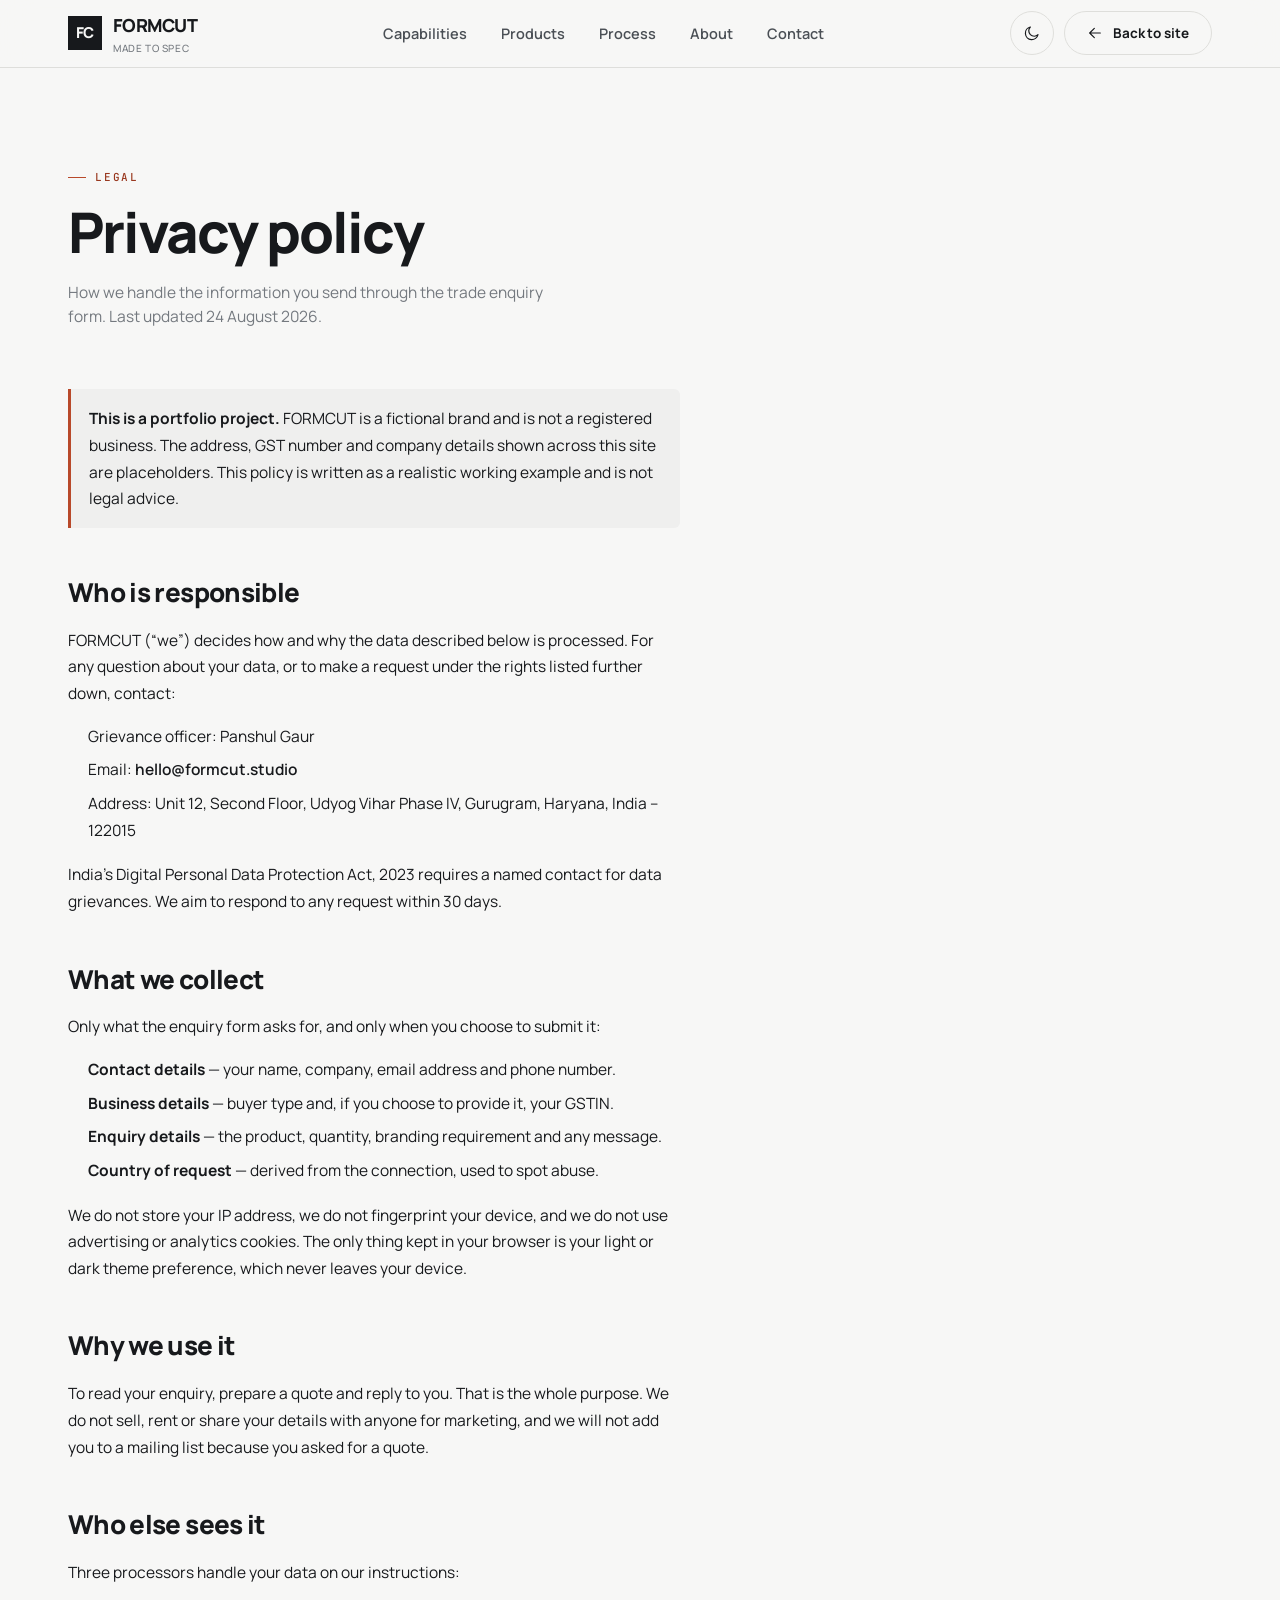
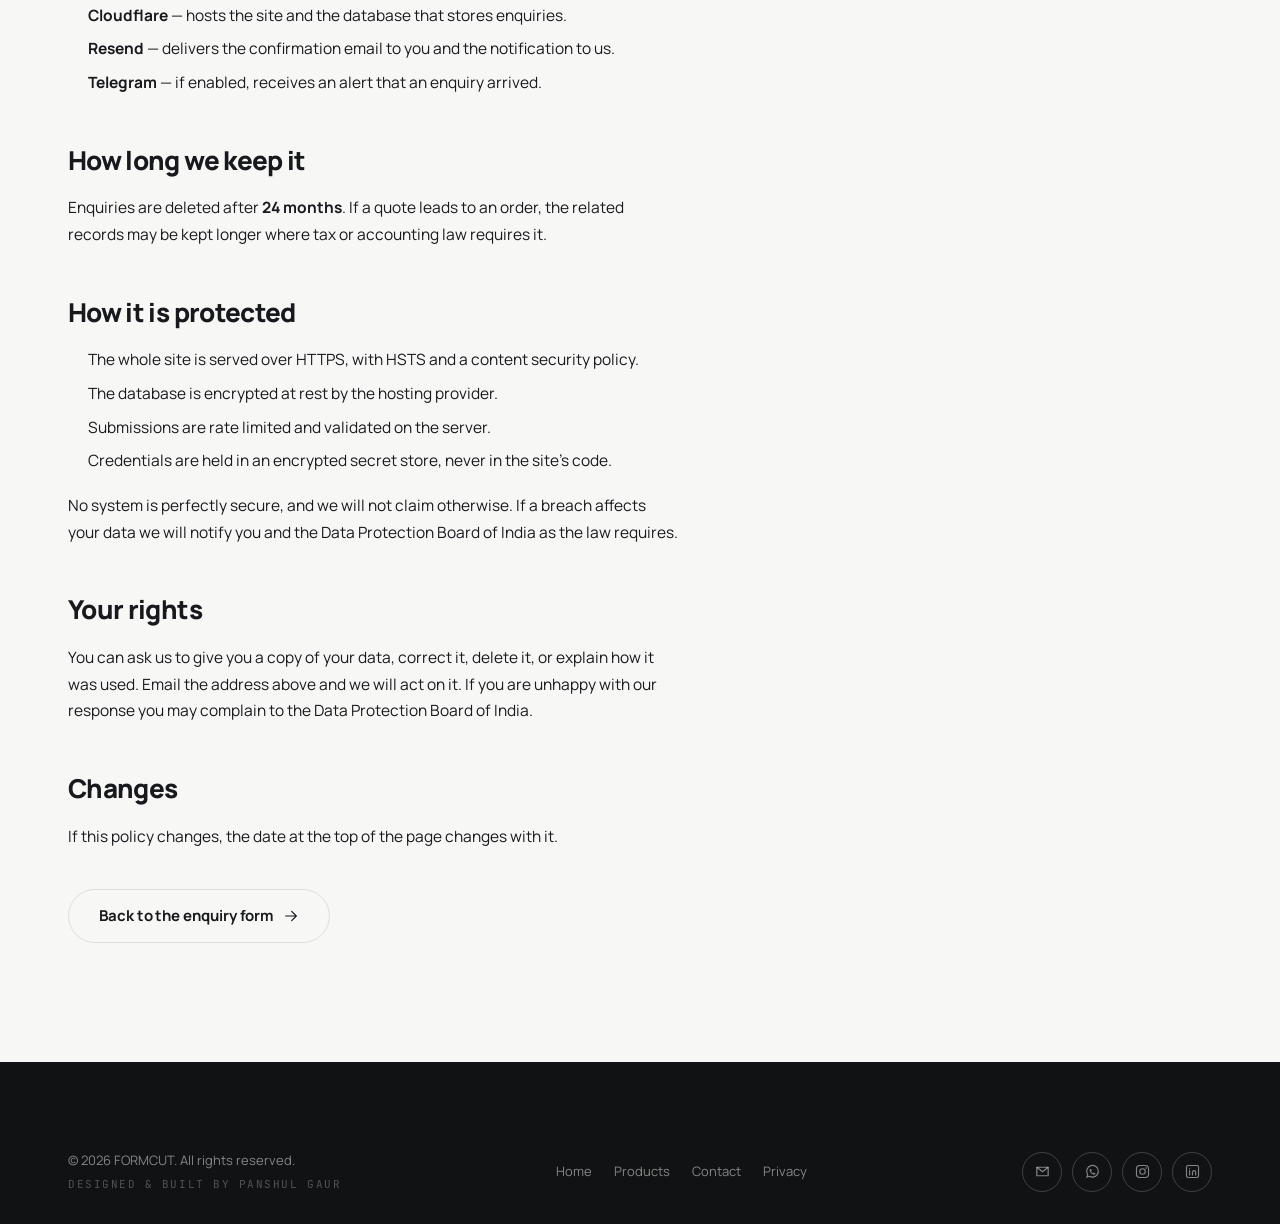
==== privacy.html @ f566eb10 "Remove the mailto fallback; it was losing enquiries When the API call failed the form fell back to m" ====
<!DOCTYPE html>
<html lang="en">
<head>
<meta charset="UTF-8">
<meta name="viewport" content="width=device-width, initial-scale=1.0">
<title>Privacy Policy - FORMCUT</title>
<meta name="description" content="Request a manufacturing quote from FORMCUT. Send your style, quantity, colours and branding and we reply within one business day with pricing and lead time.">
<link rel="canonical" href="https://formcut.panshulgaur1.workers.dev/privacy">
<meta property="og:type" content="website">
<meta property="og:site_name" content="FORMCUT">
<meta property="og:url" content="https://formcut.panshulgaur1.workers.dev/quote">
<meta property="og:title" content="Privacy Policy - FORMCUT">
<meta property="og:description" content="How FORMCUT collects, uses, stores and deletes the personal data submitted through its trade enquiry form.">
<meta property="og:image" content="https://formcut.panshulgaur1.workers.dev/assets/og-formcut.png">
<meta property="og:image:width" content="1200">
<meta property="og:image:height" content="630">
<meta property="og:image:alt" content="FORMCUT - made-to-spec wholesale sportswear">
<meta name="twitter:card" content="summary_large_image">
<meta name="twitter:title" content="Privacy Policy - FORMCUT">
<meta name="twitter:description" content="How FORMCUT collects, uses, stores and deletes the personal data submitted through its trade enquiry form.">
<meta name="twitter:image" content="https://formcut.panshulgaur1.workers.dev/assets/og-formcut.png">
<meta name="theme-color" content="#17191c">
<link rel="icon" href="data:image/svg+xml,<svg xmlns=%22http://www.w3.org/2000/svg%22 viewBox=%220 0 100 100%22><rect width=%22100%22 height=%22100%22 fill=%22%2317191c%22/><text x=%2250%22 y=%2272%22 font-family=%22Arial%22 font-weight=%22900%22 font-size=%2242%22 letter-spacing=%22-2%22 fill=%22%23b8492a%22 text-anchor=%22middle%22>FC</text></svg>">
<link rel="preconnect" href="https://fonts.googleapis.com">
<link rel="preconnect" href="https://fonts.gstatic.com" crossorigin>
<link rel="stylesheet" href="css/styles.css?v=37">
</head>
<body class="page-quote">

<svg style="display:none" aria-hidden="true">
  <symbol id="icon-menu" viewBox="0 0 24 24"><path d="M3 7h18M3 12h18M3 17h18" fill="none" stroke="currentColor" stroke-width="1.75" stroke-linecap="round"/></symbol>
  <symbol id="icon-close" viewBox="0 0 24 24"><path d="M5 5l14 14M19 5L5 19" fill="none" stroke="currentColor" stroke-width="1.75" stroke-linecap="round"/></symbol>
  <symbol id="icon-arrow-right" viewBox="0 0 24 24"><path d="M4 12h16M13 5l7 7-7 7" fill="none" stroke="currentColor" stroke-width="1.75" stroke-linecap="round" stroke-linejoin="round"/></symbol>
  <symbol id="icon-arrow-left" viewBox="0 0 24 24"><path d="M20 12H4M11 5l-7 7 7 7" fill="none" stroke="currentColor" stroke-width="1.75" stroke-linecap="round" stroke-linejoin="round"/></symbol>
  <symbol id="icon-check" viewBox="0 0 24 24"><path d="M4 12.5l5.5 5.5L20 6.5" fill="none" stroke="currentColor" stroke-width="2" stroke-linecap="round" stroke-linejoin="round"/></symbol>
  <symbol id="icon-badge-check" viewBox="0 0 24 24"><path d="M9 12.2l2.2 2.2L16 9.5M12 3l2 1.6 2.5-.4 1 2.3 2.3 1-.4 2.5L21 12l-1.6 2 .4 2.5-2.3 1-1 2.3-2.5-.4L12 21l-2-1.6-2.5.4-1-2.3-2.3-1 .4-2.5L3 12l1.6-2-.4-2.5 2.3-1 1-2.3 2.5.4z" fill="none" stroke="currentColor" stroke-width="1.6" stroke-linecap="round" stroke-linejoin="round"/></symbol>
  <symbol id="icon-mail" viewBox="0 0 24 24"><path d="M4 6h16v12H4z" fill="none" stroke="currentColor" stroke-width="1.75" stroke-linejoin="round"/><path d="M4.5 6.5l7.5 6 7.5-6" fill="none" stroke="currentColor" stroke-width="1.75" stroke-linecap="round" stroke-linejoin="round"/></symbol>
  <symbol id="icon-phone" viewBox="0 0 24 24"><path d="M6 3.5l3 1.2 -1.2 2.8a12 12 0 0 0 6.7 6.7l2.8-1.2 1.2 3v3a1.5 1.5 0 0 1-1.6 1.5C10.9 20 4 13.1 4.5 6.1A1.5 1.5 0 0 1 6 3.5z" fill="none" stroke="currentColor" stroke-width="1.6" stroke-linejoin="round" stroke-linecap="round"/></symbol>
  <symbol id="icon-pin" viewBox="0 0 24 24"><path d="M12 21s7-6.5 7-12a7 7 0 1 0-14 0c0 5.5 7 12 7 12z" fill="none" stroke="currentColor" stroke-width="1.6" stroke-linejoin="round"/><circle cx="12" cy="9" r="2.4" fill="none" stroke="currentColor" stroke-width="1.6"/></symbol>
  <symbol id="icon-truck" viewBox="0 0 24 24"><path d="M3 6h10v10H3zM13 10h4l4 3v3h-8z" fill="none" stroke="currentColor" stroke-width="1.6" stroke-linejoin="round"/><circle cx="7" cy="18" r="1.8" fill="none" stroke="currentColor" stroke-width="1.6"/><circle cx="17.5" cy="18" r="1.8" fill="none" stroke="currentColor" stroke-width="1.6"/></symbol>
  <symbol id="icon-factory" viewBox="0 0 24 24"><path d="M3 20V10l5 3v-3l5 3V6l6 4v10z" fill="none" stroke="currentColor" stroke-width="1.6" stroke-linejoin="round"/><path d="M3 20h18M7 16v2M11.5 16v2M16 16v2" fill="none" stroke="currentColor" stroke-width="1.6" stroke-linecap="round"/></symbol>
  <symbol id="icon-sun" viewBox="0 0 24 24"><circle cx="12" cy="12" r="4.2" fill="none" stroke="currentColor" stroke-width="1.6"/><path d="M12 2.5v2.5M12 19v2.5M4.2 4.2l1.8 1.8M18 18l1.8 1.8M2.5 12H5M19 12h2.5M4.2 19.8L6 18M18 6l1.8-1.8" fill="none" stroke="currentColor" stroke-width="1.6" stroke-linecap="round"/></symbol>
  <symbol id="icon-moon" viewBox="0 0 24 24"><path d="M20 14.2A8.5 8.5 0 1 1 9.8 4a7 7 0 0 0 10.2 10.2z" fill="none" stroke="currentColor" stroke-width="1.6" stroke-linejoin="round"/></symbol>
  <symbol id="icon-instagram" viewBox="0 0 24 24"><rect x="3.5" y="3.5" width="17" height="17" rx="4.6" fill="none" stroke="currentColor" stroke-width="1.6"/><circle cx="12" cy="12" r="3.9" fill="none" stroke="currentColor" stroke-width="1.6"/><circle cx="17" cy="7" r="1.1" fill="currentColor"/></symbol>
  <symbol id="icon-linkedin" viewBox="0 0 24 24"><rect x="3.5" y="3.5" width="17" height="17" rx="2.4" fill="none" stroke="currentColor" stroke-width="1.6"/><path d="M8 10.5V17M8 7.6v.1M12 17v-3.6c0-1.6 1-2.6 2.3-2.6S16.5 11.8 16.5 13.4V17" fill="none" stroke="currentColor" stroke-width="1.6" stroke-linecap="round"/></symbol>
  <symbol id="icon-whatsapp" viewBox="0 0 24 24"><path d="M20.2 11.6a8.2 8.2 0 0 1-12.2 7.2L3.8 20.2l1.4-4.1A8.2 8.2 0 1 1 20.2 11.6z" fill="none" stroke="currentColor" stroke-width="1.6" stroke-linejoin="round"/><path d="M9.2 8.4c.6-.1.9.1 1.1.6l.5 1.2c.1.3 0 .5-.2.7l-.4.4c-.2.2-.2.4-.1.6a6 6 0 0 0 2.4 2.4c.2.1.4.1.6-.1l.4-.4c.2-.2.4-.3.7-.2l1.2.5c.5.2.7.5.6 1.1-.1.7-.8 1.3-1.6 1.3-3 0-6.5-3.5-6.5-6.5 0-.8.6-1.5 1.3-1.6z" fill="currentColor"/></symbol>
</svg>

<a href="#main" class="skip-link">Skip to content</a>

<header class="site-header is-scrolled" id="siteHeader">
  <div class="container">
    <a href="index.html" class="brand">
      <span class="brand-mark">FC</span>
      <span>FORMCUT<span class="brand-sub">Made to spec</span></span>
    </a>

    <nav class="nav-links" aria-label="Primary">
      <a href="index.html#capabilities">Capabilities</a>
      <a href="index.html#products">Products</a>
      <a href="index.html#process">Process</a>
      <a href="index.html#about">About</a>
      <a href="index.html#contact">Contact</a>
    </nav>

    <div class="header-actions">
      <button class="btn-icon" id="themeToggle" aria-label="Switch to dark mode">
        <svg class="icon-sun"><use href="#icon-sun"/></svg>
        <svg class="icon-moon" hidden><use href="#icon-moon"/></svg>
      </button>
      <!-- data-restore: this is the only link that puts the reader back where
           they left off. The brand and the nav anchors deliberately do not. -->
      <a href="index.html" class="btn btn-secondary btn-sm" id="headerCta">
        <svg><use href="#icon-arrow-left"/></svg>
        Back to site
      </a>
      <button class="nav-toggle" id="navToggle" aria-label="Open menu" aria-expanded="false" aria-controls="mobileNav">
        <svg><use href="#icon-menu"/></svg>
      </button>
    </div>
  </div>
</header>

<div class="mobile-nav" id="mobileNav">
  <button class="mobile-nav-close" id="mobileNavClose" aria-label="Close menu">
    <svg><use href="#icon-close"/></svg>
  </button>
  <nav class="mobile-nav-links" aria-label="Mobile">
    <a href="index.html" style="--i:0">Home</a>
    <a href="index.html#capabilities" style="--i:1">Capabilities</a>
    <a href="index.html#products" style="--i:2">Products</a>
    <a href="index.html#process" style="--i:3">Process</a>
    <a href="index.html#contact" style="--i:4">Contact</a>
  </nav>
  <div class="mobile-nav-foot">
    <a href="mailto:hello@formcut.studio">hello@formcut.studio</a>
    <a href="index.html#contact">Udyog Vihar, Gurugram</a>
  </div>
</div>

<main id="main" class="quote-page legal-page">
  <div class="container">

    <div class="quote-head">
      <span class="eyebrow">Legal</span>
      <h1>Privacy policy</h1>
      <p>How we handle the information you send through the trade enquiry form. Last updated 24 August 2026.</p>
    </div>

    <div class="legal-body">
      <p class="legal-note"><strong>This is a portfolio project.</strong> FORMCUT is a fictional brand and is not a
      registered business. The address, GST number and company details shown across this site are placeholders. This
      policy is written as a realistic working example and is not legal advice.</p>

      <h2>Who is responsible</h2>
      <p>FORMCUT (&ldquo;we&rdquo;) decides how and why the data described below is processed. For any question about
      your data, or to make a request under the rights listed further down, contact:</p>
      <ul>
        <li>Grievance officer: Panshul Gaur</li>
        <li>Email: <a href="mailto:hello@formcut.studio" class="link-underline">hello@formcut.studio</a></li>
        <li>Address: Unit 12, Second Floor, Udyog Vihar Phase IV, Gurugram, Haryana, India &ndash; 122015</li>
      </ul>
      <p>India&rsquo;s Digital Personal Data Protection Act, 2023 requires a named contact for data grievances. We aim
      to respond to any request within 30 days.</p>

      <h2>What we collect</h2>
      <p>Only what the enquiry form asks for, and only when you choose to submit it:</p>
      <ul>
        <li><strong>Contact details</strong> &mdash; your name, company, email address and phone number.</li>
        <li><strong>Business details</strong> &mdash; buyer type and, if you choose to provide it, your GSTIN.</li>
        <li><strong>Enquiry details</strong> &mdash; the product, quantity, branding requirement and any message.</li>
        <li><strong>Country of request</strong> &mdash; derived from the connection, used to spot abuse.</li>
      </ul>
      <p>We do not store your IP address, we do not fingerprint your device, and we do not use advertising or
      analytics cookies. The only thing kept in your browser is your light or dark theme preference, which never
      leaves your device.</p>

      <h2>Why we use it</h2>
      <p>To read your enquiry, prepare a quote and reply to you. That is the whole purpose. We do not sell, rent or
      share your details with anyone for marketing, and we will not add you to a mailing list because you asked for a
      quote.</p>

      <h2>Who else sees it</h2>
      <p>Three processors handle your data on our instructions:</p>
      <ul>
        <li><strong>Cloudflare</strong> &mdash; hosts the site and the database that stores enquiries.</li>
        <li><strong>Resend</strong> &mdash; delivers the confirmation email to you and the notification to us.</li>
        <li><strong>Telegram</strong> &mdash; if enabled, receives an alert that an enquiry arrived.</li>
      </ul>

      <h2>How long we keep it</h2>
      <p>Enquiries are deleted after <strong>24 months</strong>. If a quote leads to an order, the related records may
      be kept longer where tax or accounting law requires it.</p>

      <h2>How it is protected</h2>
      <ul>
        <li>The whole site is served over HTTPS, with HSTS and a content security policy.</li>
        <li>The database is encrypted at rest by the hosting provider.</li>
        <li>Submissions are rate limited and validated on the server.</li>
        <li>Credentials are held in an encrypted secret store, never in the site&rsquo;s code.</li>
      </ul>
      <p>No system is perfectly secure, and we will not claim otherwise. If a breach affects your data we will notify
      you and the Data Protection Board of India as the law requires.</p>

      <h2>Your rights</h2>
      <p>You can ask us to give you a copy of your data, correct it, delete it, or explain how it was used. Email the
      address above and we will act on it. If you are unhappy with our response you may complain to the Data
      Protection Board of India.</p>

      <h2>Changes</h2>
      <p>If this policy changes, the date at the top of the page changes with it.</p>

      <p style="margin-top:40px">
        <a href="quote.html" class="btn btn-secondary" data-magnetic>
          Back to the enquiry form
          <svg><use href="#icon-arrow-right"/></svg>
        </a>
      </p>
    </div>

  </div>
</main>

<footer class="site-footer">
  <div class="container">
    <div class="footer-bottom" style="margin-top:0;padding-top:0;border-top:none">
      <span>© <span id="year">2026</span> FORMCUT. All rights reserved.<span class="footer-credit">Designed &amp; built by Panshul Gaur</span></span>
      <div class="footer-legal">
        <a href="index.html">Home</a>
        <a href="index.html#products">Products</a>
        <a href="index.html#contact">Contact</a>
        <a href="privacy.html">Privacy</a>
      </div>
      <div class="footer-socials" style="margin-top:0">
        <a href="mailto:hello@formcut.studio" aria-label="Email FORMCUT"><svg><use href="#icon-mail"/></svg></a>
        <a href="index.html#contact" aria-label="FORMCUT on WhatsApp"><svg><use href="#icon-whatsapp"/></svg></a>
        <a href="index.html#contact" aria-label="FORMCUT on Instagram"><svg><use href="#icon-instagram"/></svg></a>
        <a href="index.html#contact" aria-label="FORMCUT on LinkedIn"><svg><use href="#icon-linkedin"/></svg></a>
      </div>
    </div>
  </div>
</footer>

<script src="js/script.js?v=27"></script>
</body>
</html>
---- css/styles.css ----
/* ==========================================================================
   FORMCUT - Design System
   ---------------------------------------------------------------------------
   Reading: premium B2B sportswear-manufacturer site for wholesale buyers,
   distributors and private-label brands. Restrained technical language:
   cool graphite neutrals, one muted terracotta accent used sparingly,
   real product photography, scroll as the primary storytelling device.

   Type: 1 grotesque (Manrope 400-800) + 1 utility mono. Display is the
   same family at 800 with tight tracking, not a separate condensed face.
   Shape: flat. Radius 0 on containers, full-pill on interactive only.
   Motion: 20% animation, 80% composition. Every move is scroll-motivated.
   ========================================================================== */

@import url("https://fonts.googleapis.com/css2?family=Manrope:wght@400;500;600;700;800&family=JetBrains+Mono:wght@400;500&display=swap");

/* --------------------------------------------------------------------------
   1. TOKENS
   -------------------------------------------------------------------------- */

:root {
  /* Surface + text (light, default).
     Cool graphite neutrals rather than warm cream - the warm-paper family
     reads generic and fought the accent. */
  --ink: #17191c;
  --ink-soft: #4a4f55;
  --canvas: #f7f7f6;
  --canvas-raised: #ffffff;
  --stage: #eeeeec;
  --stage-2: #e5e5e2;
  --line: #dededb;
  --line-soft: #ebebe8;
  --muted: #74797f;
  --muted-2: #9a9ea3;

  /* Accent: muted terracotta. One signal colour, used sparingly on
     primary actions and micro-labels only. */
  --accent: #b8492a;
  --accent-deep: #99381f;
  --accent-tint: #f2e5e0;

  --success: #2c6e4b;
  --danger: #b3382c;

  /* Fixed pair for intentionally-dark blocks (hero, cinematic, footer).
     These do NOT swap with theme, so those surfaces stay dark in both
     modes and their light text keeps contrast. */
  --ink-fixed: #17191c;
  --ink-fixed-2: #101214;
  --canvas-fixed: #f7f7f6;
  --on-dark-soft: rgba(247, 247, 246, 0.58);
  --on-dark-line: rgba(247, 247, 246, 0.13);

  /* Dark ink beats white for contrast on the accent orange in both
     themes, so accent buttons always use it. */
  --on-accent: var(--ink-fixed);

  /* Shape - flat system */
  --radius-pill: 999px;
  --radius-input: 2px;

  /* Type: one grotesque, one mono. The condensed display face was doing
     all the shouting, so display is now the same family at weight 800
     with tight tracking. */
  --font-display: "Manrope", "Segoe UI", Arial, sans-serif;
  --font-body: "Manrope", "Segoe UI", Arial, sans-serif;
  --font-mono: "JetBrains Mono", ui-monospace, "SFMono-Regular", Menlo, monospace;

  /* Fluid type scale - pulled back from poster sizes */
  --t-display: clamp(40px, 7.4vw, 104px);
  --t-h1: clamp(32px, 4.4vw, 56px);
  --t-h2: clamp(26px, 3.2vw, 40px);
  --t-h3: clamp(18px, 1.4vw, 21px);
  --t-body: clamp(15.5px, 1.05vw, 17px);
  --t-small: 14px;
  --t-caption: 12.5px;
  --t-eyebrow: 11px;

  /* Tracking for display sizes */
  --track-display: -0.035em;
  --track-heading: -0.025em;

  /* Layout - more air */
  --container: 1240px;
  --gutter: clamp(20px, 4vw, 48px);
  --section-y: clamp(84px, 11vw, 168px);

  /* Motion */
  --ease: cubic-bezier(0.16, 1, 0.3, 1);
  --ease-out: cubic-bezier(0.33, 1, 0.68, 1);
  --dur: 0.6s;

  --z-nav: 50;
  --z-mobile-nav: 60;
  --z-cursor: 80;
  --z-loader: 90;

  color-scheme: light;
}

:root[data-theme="dark"] {
  --ink: #eceded;
  --ink-soft: #b6babe;
  --canvas: #141516;
  --canvas-raised: #1a1c1e;
  --stage: #202224;
  --stage-2: #272a2c;
  --line: #2e3134;
  --line-soft: #242628;
  --muted: #9298a0;
  --muted-2: #767c84;

  --accent: #d4643f;
  --accent-deep: #e07c58;
  --accent-tint: #2e1c15;
  --on-accent: #141516;

  --success: #58a37c;
  --danger: #d9695c;

  color-scheme: dark;
}

@media (prefers-color-scheme: dark) {
  :root:not([data-theme="light"]) {
    --ink: #eceded;
    --ink-soft: #b6babe;
    --canvas: #141516;
    --canvas-raised: #1a1c1e;
    --stage: #202224;
    --stage-2: #272a2c;
    --line: #2e3134;
    --line-soft: #242628;
    --muted: #9298a0;
    --muted-2: #767c84;

    --accent: #d4643f;
    --accent-deep: #e07c58;
    --accent-tint: #2e1c15;
    --on-accent: #141516;

    --success: #58a37c;
    --danger: #d9695c;

    color-scheme: dark;
  }
}

/* --------------------------------------------------------------------------
   2. RESET
   -------------------------------------------------------------------------- */

*, *::before, *::after { box-sizing: border-box; }

html {
  -webkit-text-size-adjust: 100%;
  scroll-behavior: smooth;
  /* the pinned canvas sections handle their own offset; this keeps
     anchor jumps clear of the fixed header */
  scroll-padding-top: 80px;
  /* `clip`, NOT `hidden`. overflow-x:hidden turns <html> into a scroll
     container, which silently kills every position:sticky descendant
     (the pinned hero and the horizontal-scroll section). `clip` contains
     the overflow without creating a scroll container. */
  overflow-x: clip;
}

body {
  margin: 0;
  background: var(--canvas);
  color: var(--ink);
  font-family: var(--font-body);
  font-size: var(--t-body);
  line-height: 1.6;
  -webkit-font-smoothing: antialiased;
  overflow-x: clip;
  transition: background-color 0.4s var(--ease), color 0.4s var(--ease);
}

img, svg, canvas, video { display: block; max-width: 100%; }
/* the display:block above would otherwise beat the [hidden] attribute */
[hidden] { display: none !important; }
a { color: inherit; text-decoration: none; }
ul { list-style: none; margin: 0; padding: 0; }
button { font: inherit; color: inherit; background: none; border: none; cursor: pointer; }
input, textarea, select { font: inherit; color: inherit; }
h1, h2, h3, h4, h5, p, figure { margin: 0; }

:focus-visible {
  outline: 2px solid var(--accent);
  outline-offset: 3px;
  border-radius: 2px;
}

::selection { background: var(--accent); color: var(--on-accent); }

.skip-link {
  position: absolute;
  left: -9999px;
  top: 8px;
  z-index: 100;
  background: var(--ink-fixed);
  color: var(--canvas-fixed);
  padding: 12px 20px;
  font-weight: 700;
}
.skip-link:focus { left: 8px; }

.sr-only {
  position: absolute;
  width: 1px; height: 1px;
  padding: 0; margin: -1px;
  overflow: hidden;
  clip: rect(0 0 0 0);
  white-space: nowrap;
  border: 0;
}

@media (prefers-reduced-motion: reduce) {
  html { scroll-behavior: auto; }
  *, *::before, *::after {
    animation-duration: 0.001ms !important;
    animation-iteration-count: 1 !important;
    transition-duration: 0.001ms !important;
    scroll-behavior: auto !important;
  }
}

/* --------------------------------------------------------------------------
   3. LAYOUT PRIMITIVES
   -------------------------------------------------------------------------- */

.container {
  max-width: var(--container);
  margin-inline: auto;
  padding-inline: var(--gutter);
}

section { padding-block: var(--section-y); }
.section-tight { padding-block: calc(var(--section-y) * 0.55); }

/* --------------------------------------------------------------------------
   3b. STACKED PANELS
   Each panel sticks at the top of the viewport and the next one rides up
   over it, so every section reads as its own full-screen card. The panel
   underneath recedes (scale + dim) while it is being covered, driven by
   --panel-p (0 = front, 1 = fully covered) from js/script.js.

   NOT applied to .hero or .hscroll: both run their own pin + runway maths
   and a second sticky wrapper would fight them.
   -------------------------------------------------------------------------- */

.panel {
  --panel-p: 0;
  position: relative;
  min-height: 100vh;
  min-height: 100dvh;
  display: flex;
  align-items: center;
  /* opaque, or the panel below shows through as it slides under */
  background: var(--canvas);
  border-top: 1px solid var(--line);
  border-radius: 26px 26px 0 0;
  transform: scale(calc(1 - var(--panel-p) * 0.055));
  transform-origin: 50% 22%;
  filter: brightness(calc(1 - var(--panel-p) * 0.22));
}
.panel > .container { width: 100%; }
/* the panel is already a full screen, so the section rhythm padding on top
   of that only pushes borderline panels past the fold and out of stacking */
.panel { padding-block: clamp(88px, 11vh, 120px); }

/* Sticky is only safe when the panel fits the viewport. A sticky element
   taller than the screen pins its top at 0 and its lower content can never
   be scrolled to - that hid half the product grid. js/script.js measures
   each panel and only promotes the ones that fit. */
.panel.is-stacking {
  position: sticky;
  top: 0;
  overflow: hidden;
  will-change: transform, filter;
}

/* Taller-than-screen panels scroll normally, so they keep the card look
   without the stacking pin. */
.panel:not(.is-stacking) {
  transform: none;
  filter: none;
}

.panel-tall { align-items: flex-start; }

/* dark panels need their own opaque ground and no light hairline.
   position is restated because .cinematic sets `relative` later in the
   file at equal specificity, which would otherwise beat .panel. */
.panel.cinematic,
.panel.bigtype {
  background: var(--ink-fixed-2);
  border-top-color: transparent;
}
/* Full-bleed image panel. Pinned to exactly one screen and clipped: its
   own clamp() height plus the panel padding, and the -12% parallax inset
   on the media, pushed measured height past the fold and dropped it out
   of the stack. */
.panel.cinematic {
  padding-block: 0;
  height: 100vh;
  height: 100dvh;
  min-height: 0;
  max-height: 100vh;
  overflow: hidden;
}
/* restated: .cinematic sets `relative` later at equal specificity */
.panel.cinematic.is-stacking,
.panel.bigtype.is-stacking { position: sticky; top: 0; }
.panel.enquiry { background: var(--stage); }
.panel.process { background: var(--stage); }

/* the last panel sits on the footer, so no rounded lip below it */
.final-cta.panel { border-radius: 26px 26px 0 0; }

@media (prefers-reduced-motion: reduce) {
  .panel { transform: none !important; filter: none !important; }
}

@media (max-width: 767px) {
  .panel { border-radius: 18px 18px 0 0; }
}

.eyebrow {
  display: inline-flex;
  align-items: center;
  gap: 9px;
  font-family: var(--font-mono);
  font-size: var(--t-eyebrow);
  font-weight: 500;
  letter-spacing: 0.16em;
  text-transform: uppercase;
  color: var(--accent-deep);
}
.eyebrow::before {
  content: "";
  width: 18px;
  height: 1px;
  background: var(--accent);
}
.eyebrow-on-dark { color: var(--accent); }

.section-head {
  display: flex;
  flex-direction: column;
  gap: 16px;
  max-width: 680px;
  margin-bottom: clamp(40px, 5vw, 64px);
}
.section-head h2 {
  font-family: var(--font-body);
  font-weight: 800;
  font-size: var(--t-h2);
  line-height: 1.06;
  letter-spacing: -0.025em;
}
.section-head p {
  color: var(--muted);
  font-size: var(--t-body);
  max-width: 54ch;
}

/* --------------------------------------------------------------------------
   4. ANIMATION UTILITIES
   Data-attribute driven, all fed by one scroll engine in js/script.js.
   -------------------------------------------------------------------------- */

/* FadeIn / StaggerReveal */
[data-reveal] {
  opacity: 0;
  transform: translateY(26px);
  transition:
    opacity 0.8s var(--ease),
    transform 0.8s var(--ease);
  /* 100ms, not 80: at the tighter spacing a staggered group arrives as one
     clump. The extra beat is what makes the sequence read as deliberate. */
  transition-delay: calc(var(--stagger, 0) * 100ms);
}
[data-reveal].is-in { opacity: 1; transform: none; }

/* TextReveal - per-word mask wipe */
.split-word {
  display: inline-block;
  overflow: hidden;
  vertical-align: top;
}
.split-word > span {
  display: inline-block;
  transform: translateY(105%);
  transition: transform 0.85s var(--ease);
  transition-delay: calc(var(--stagger, 0) * 55ms);
}
[data-split].is-in .split-word > span { transform: none; }

/* ImageReveal - clip wipe */
[data-image-reveal] {
  clip-path: inset(0 0 100% 0);
  transition: clip-path 1.1s var(--ease);
}
[data-image-reveal].is-in { clip-path: inset(0 0 0 0); }

/* Parallax + scroll-scale, driven by --p (0-1 progress through viewport) */
[data-parallax] {
  --p: 0.5;
  transform: translate3d(0, calc((var(--p) - 0.5) * var(--parallax-shift, 60px) * -1), 0);
  will-change: transform;
}

@media (prefers-reduced-motion: reduce) {
  [data-reveal] { opacity: 1 !important; transform: none !important; }
  .split-word > span { transform: none !important; }
  [data-image-reveal] { clip-path: none !important; }
  [data-parallax] { transform: none !important; }
}

/* --------------------------------------------------------------------------
   5. LOADER
   -------------------------------------------------------------------------- */

.loader {
  position: fixed;
  inset: 0;
  z-index: var(--z-loader);
  background: var(--ink-fixed-2);
  color: var(--canvas-fixed);
  display: flex;
  flex-direction: column;
  justify-content: flex-end;
  padding: var(--gutter);
  transition: opacity 0.7s var(--ease), visibility 0.7s;
}
.loader.is-done { opacity: 0; visibility: hidden; }

.loader-inner {
  display: flex;
  align-items: flex-end;
  justify-content: space-between;
  gap: 24px;
  max-width: var(--container);
  margin-inline: auto;
  width: 100%;
}
.loader-word {
  font-family: var(--font-display);
  font-weight: 800;
  font-size: clamp(34px, 6.5vw, 76px);
  line-height: 0.95;
  letter-spacing: var(--track-display);
}
.loader-count {
  font-family: var(--font-mono);
  font-size: clamp(24px, 4vw, 44px);
  color: var(--accent);
  font-variant-numeric: tabular-nums;
}
.loader-bar {
  position: absolute;
  left: 0; right: 0; bottom: 0;
  height: 2px;
  background: rgba(250, 249, 246, 0.14);
}
.loader-bar span {
  display: block;
  height: 100%;
  width: 0%;
  background: var(--accent);
  transition: width 0.25s linear;
}

/* --------------------------------------------------------------------------
   6. CUSTOM CURSOR (desktop, fine pointer only)
   -------------------------------------------------------------------------- */

.cursor, .cursor-dot { display: none; }

@media (hover: hover) and (pointer: fine) {
  .cursor {
    display: grid;
    place-items: center;
    position: fixed;
    top: 0; left: 0;
    width: 40px; height: 40px;
    margin: -20px 0 0 -20px;
    border: 1px solid var(--ink);
    border-radius: 50%;
    pointer-events: none;
    z-index: var(--z-cursor);
    transition:
      width 0.3s var(--ease), height 0.3s var(--ease),
      margin 0.3s var(--ease), background-color 0.3s var(--ease),
      border-color 0.3s var(--ease), opacity 0.3s var(--ease);
    opacity: 0;
  }
  .cursor.is-active { opacity: 1; }
  .cursor-label {
    font-family: var(--font-mono);
    font-size: 10px;
    letter-spacing: 0.1em;
    text-transform: uppercase;
    color: var(--on-accent);
    opacity: 0;
    transition: opacity 0.2s var(--ease);
  }
  /* over an interactive target */
  .cursor.is-hover {
    width: 74px; height: 74px;
    margin: -37px 0 0 -37px;
    background: var(--accent);
    border-color: var(--accent);
  }
  .cursor.is-hover .cursor-label { opacity: 1; }
  /* over dark surfaces the ring needs to invert */
  .cursor.on-dark { border-color: var(--canvas-fixed); }
}

@media (prefers-reduced-motion: reduce) {
  .cursor { display: none !important; }
}

/* --------------------------------------------------------------------------
   7. BUTTONS
   -------------------------------------------------------------------------- */

.btn {
  position: relative;
  display: inline-flex;
  align-items: center;
  justify-content: center;
  gap: 10px;
  height: 54px;
  padding-inline: 30px;
  border-radius: var(--radius-pill);
  font-weight: 700;
  font-size: 15px;
  letter-spacing: -0.005em;
  white-space: nowrap;
  overflow: hidden;
  isolation: isolate;
  transition: transform 0.3s var(--ease), color 0.3s var(--ease), background-color 0.3s var(--ease), border-color 0.3s var(--ease);
}
.btn:active { transform: scale(0.975); }
.btn svg { width: 16px; height: 16px; transition: transform 0.4s var(--ease); }
.btn:hover svg { transform: translateX(4px); }

/* wipe fill on hover */
.btn::before {
  content: "";
  position: absolute;
  inset: 0;
  z-index: -1;
  transform: scaleX(0);
  transform-origin: right;
  transition: transform 0.45s var(--ease);
}
.btn:hover::before { transform: scaleX(1); transform-origin: left; }

.btn-primary { background: var(--accent); color: var(--on-accent); }
.btn-primary::before { background: var(--ink-fixed); }
.btn-primary:hover { color: var(--canvas-fixed); }

.btn-secondary {
  background: transparent;
  color: var(--ink);
  border: 1px solid var(--line);
}
.btn-secondary::before { background: var(--ink); }
.btn-secondary:hover { color: var(--canvas); border-color: var(--ink); }

.btn-on-dark {
  background: transparent;
  color: var(--canvas-fixed);
  border: 1px solid rgba(250, 249, 246, 0.34);
}
.btn-on-dark::before { background: var(--canvas-fixed); }
.btn-on-dark:hover { color: var(--ink-fixed); border-color: var(--canvas-fixed); }

.btn-sm { height: 44px; padding-inline: 22px; font-size: 13.5px; }
.btn-lg { height: 62px; padding-inline: 40px; font-size: 16px; }

.btn-icon {
  display: inline-flex;
  align-items: center;
  justify-content: center;
  width: 44px; height: 44px;
  border-radius: var(--radius-pill);
  border: 1px solid var(--line);
  transition: background-color 0.3s var(--ease), border-color 0.3s var(--ease);
}
.btn-icon:hover { background: var(--stage); }
.btn-icon svg { width: 18px; height: 18px; }

/* animated text link */
.link-underline {
  position: relative;
  display: inline-block;
  font-weight: 600;
}
.link-underline::after {
  content: "";
  position: absolute;
  left: 0; right: 0; bottom: -3px;
  height: 1px;
  background: currentColor;
  transform: scaleX(0);
  transform-origin: right;
  transition: transform 0.4s var(--ease);
}
.link-underline:hover::after { transform: scaleX(1); transform-origin: left; }

.pill {
  display: inline-flex;
  align-items: center;
  height: 42px;
  padding-inline: 20px;
  border-radius: var(--radius-pill);
  background: transparent;
  border: 1px solid var(--line);
  font-weight: 600;
  font-size: 14px;
  color: var(--ink-soft);
  white-space: nowrap;
  transition: background-color 0.3s var(--ease), color 0.3s var(--ease), border-color 0.3s var(--ease);
}
.pill:hover { border-color: var(--ink); color: var(--ink); }
.pill.is-active { background: var(--ink); color: var(--canvas); border-color: var(--ink); }

/* --------------------------------------------------------------------------
   8. HEADER / NAV
   -------------------------------------------------------------------------- */

.site-header {
  position: fixed;
  top: 0; left: 0; right: 0;
  z-index: var(--z-nav);
  height: 84px;
  display: flex;
  align-items: center;
  border-bottom: 1px solid transparent;
  transition:
    height 0.4s var(--ease),
    background-color 0.4s var(--ease),
    border-color 0.4s var(--ease),
    backdrop-filter 0.4s var(--ease);
}
.site-header .container {
  display: flex;
  align-items: center;
  justify-content: space-between;
  gap: 24px;
  width: 100%;
}

/* over the dark hero: transparent, light text */
.site-header.on-hero {
  background: transparent;
  color: var(--canvas-fixed);
}
.site-header.on-hero .brand-mark {
  background: var(--canvas-fixed);
  color: var(--ink-fixed);
}
.site-header.on-hero .brand-sub { color: rgba(250, 249, 246, 0.6); }
.site-header.on-hero .nav-links a { color: rgba(250, 249, 246, 0.82); }
.site-header.on-hero .nav-links a:hover,
.site-header.on-hero .nav-links a.is-active { color: var(--canvas-fixed); }
.site-header.on-hero .nav-links a::after { background: var(--canvas-fixed); }
.site-header.on-hero .btn-icon,
.site-header.on-hero .nav-toggle {
  border-color: rgba(250, 249, 246, 0.28);
  color: var(--canvas-fixed);
}
.site-header.on-hero .btn-icon:hover,
.site-header.on-hero .nav-toggle:hover { background: rgba(250, 249, 246, 0.12); }

/* scrolled past hero: solid, shrinks */
.site-header.is-scrolled {
  height: 68px;
  background: color-mix(in srgb, var(--canvas) 82%, transparent);
  backdrop-filter: blur(16px) saturate(150%);
  -webkit-backdrop-filter: blur(16px) saturate(150%);
  border-bottom-color: var(--line);
}

.brand {
  display: flex;
  align-items: center;
  gap: 11px;
  font-weight: 800;
  font-size: 18px;
  letter-spacing: -0.03em;
  text-transform: uppercase;
}
.brand-mark {
  display: grid;
  place-items: center;
  width: 34px; height: 34px;
  background: var(--ink-fixed);
  color: var(--canvas-fixed);
  font-family: var(--font-display);
  font-weight: 800;
  font-size: 15px;
  letter-spacing: -0.02em;
  flex-shrink: 0;
  transition: background-color 0.4s var(--ease), color 0.4s var(--ease);
}
.brand-sub {
  display: block;
  font-weight: 500;
  font-size: 10px;
  letter-spacing: 0.06em;
  color: var(--muted);
  text-transform: uppercase;
}

.nav-links { display: flex; align-items: center; gap: 2px; }
.nav-links a {
  position: relative;
  padding: 10px 16px;
  font-weight: 600;
  font-size: 14.5px;
  color: var(--ink-soft);
  transition: color 0.3s var(--ease);
}
.nav-links a:hover { color: var(--ink); }
.nav-links a::after {
  content: "";
  position: absolute;
  left: 16px; right: 16px; bottom: 2px;
  height: 2px;
  background: var(--ink);
  transform: scaleX(0);
  transform-origin: right;
  transition: transform 0.35s var(--ease);
}
.nav-links a:hover::after,
.nav-links a.is-active::after { transform: scaleX(1); transform-origin: left; }
.nav-links a.is-active { color: var(--ink); }

.header-actions { display: flex; align-items: center; gap: 10px; }

.nav-toggle {
  display: none;
  width: 44px; height: 44px;
  border: 1px solid var(--line);
  border-radius: var(--radius-pill);
  align-items: center;
  justify-content: center;
}
.nav-toggle svg { width: 20px; height: 20px; }

/* mobile overlay menu */
.mobile-nav {
  position: fixed;
  inset: 0;
  z-index: var(--z-mobile-nav);
  background: var(--ink-fixed-2);
  color: var(--canvas-fixed);
  padding: 100px var(--gutter) var(--gutter);
  display: flex;
  flex-direction: column;
  clip-path: inset(0 0 100% 0);
  transition: clip-path 0.65s var(--ease);
  overflow-y: auto;
}
.mobile-nav.is-open { clip-path: inset(0 0 0 0); }

.mobile-nav-close {
  position: absolute;
  top: 26px; right: var(--gutter);
  width: 44px; height: 44px;
  display: grid;
  place-items: center;
  border: 1px solid rgba(250, 249, 246, 0.3);
  border-radius: var(--radius-pill);
  color: var(--canvas-fixed);
}
.mobile-nav-close svg { width: 20px; height: 20px; }

.mobile-nav-links { display: flex; flex-direction: column; }
.mobile-nav-links a {
  padding: 18px 0;
  font-family: var(--font-display);
  font-weight: 800;
  font-size: clamp(27px, 7.5vw, 38px);
  line-height: 1.15;
  letter-spacing: var(--track-display);
  border-bottom: 1px solid var(--on-dark-line);
  opacity: 0;
  transform: translateY(24px);
  transition: opacity 0.6s var(--ease), transform 0.6s var(--ease);
  transition-delay: calc(var(--i, 0) * 70ms + 120ms);
}
.mobile-nav.is-open .mobile-nav-links a { opacity: 1; transform: none; }

.mobile-nav-foot {
  margin-top: auto;
  padding-top: 32px;
  display: flex;
  flex-direction: column;
  gap: 16px;
  opacity: 0;
  transition: opacity 0.6s var(--ease) 0.45s;
}
.mobile-nav.is-open .mobile-nav-foot { opacity: 1; }
.mobile-nav-foot a { color: var(--on-dark-soft); font-size: 14.5px; }
.mobile-nav-foot .btn { align-self: flex-start; }

/* --------------------------------------------------------------------------
   9. HERO - scroll-scrubbed frame sequence
   16 real photos preload, decode, draw to canvas as the pinned section
   scrolls: assembled set exploding into labeled construction panels.
   -------------------------------------------------------------------------- */

.hero {
  position: relative;
  height: 420vh;
  background: var(--ink-fixed-2);
  padding: 0;
  --hero-progress: 0;
}
.hero-sticky {
  position: sticky;
  top: 0;
  height: 100vh;
  height: 100dvh;
  display: flex;
  align-items: center;
  justify-content: center;
  overflow: hidden;
}
/* full-bleed: the frame fills the whole viewport, no letterbox */
.hero-frame {
  position: absolute;
  inset: 0;
  transform: scale(calc(1 + var(--hero-progress) * 0.06));
  transform-origin: center;
  will-change: transform;
}
.hero-frame > canvas,
.hero-frame img {
  width: 100%; height: 100%;
  object-fit: cover;
  display: block;
}

/* WebGL elastic sheet. Sits in the same box as the 2D canvas; only one of
   the two is ever visible (js/hero-mesh.js hides the other). */
.hero-mesh {
  position: absolute;
  inset: 0;
  display: none;
  touch-action: none;
}
.hero-mesh.is-live { display: block; }
.hero-mesh canvas {
  display: block;
  width: 100%;
  height: 100%;
}

/* scrim so overlaid copy stays readable over the light grey frames.
   Heavier on the left where the copy sits, plus a soft top/bottom wash
   for the fixed header and the progress bar. */
/* Copy is centred, so the scrim is centre-weighted: a soft radial pool
   behind the text plus a top/bottom wash for the header and progress bar. */
.hero-scrim {
  position: absolute;
  inset: 0;
  pointer-events: none;
  background:
    radial-gradient(ellipse 78% 66% at 50% 50%,
      rgba(13,14,16,0.82) 0%,
      rgba(13,14,16,0.62) 42%,
      rgba(13,14,16,0.22) 78%,
      rgba(13,14,16,0.1) 100%),
    linear-gradient(180deg, rgba(13,14,16,0.66) 0%, rgba(13,14,16,0.1) 28%, rgba(13,14,16,0.1) 66%, rgba(13,14,16,0.7) 100%);
}

/* Photographic finish. Two cheap layers do most of the "shot on a camera"
   work that a flat WebGL sheet is missing: falloff toward the corners, and
   a fine grain that keeps the large flat areas from banding. */
.hero-vignette {
  position: absolute;
  inset: 0;
  pointer-events: none;
  background:
    radial-gradient(ellipse 92% 88% at 50% 46%,
      rgba(0,0,0,0) 52%,
      rgba(0,0,0,0.30) 82%,
      rgba(0,0,0,0.62) 100%);
  mix-blend-mode: multiply;
}
.hero-grain {
  position: absolute;
  /* oversized so the flicker translate never exposes an untextured edge */
  inset: -120px;
  pointer-events: none;
  opacity: 0.13;
  mix-blend-mode: overlay;
  /* inline feTurbulence: no network request, tiles seamlessly */
  background-image: url("data:image/svg+xml,%3Csvg xmlns='http://www.w3.org/2000/svg' width='220' height='220'%3E%3Cfilter id='n'%3E%3CfeTurbulence type='fractalNoise' baseFrequency='0.82' numOctaves='3' stitchTiles='stitch'/%3E%3CfeColorMatrix type='saturate' values='0'/%3E%3C/filter%3E%3Crect width='220' height='220' filter='url(%23n)'/%3E%3C/svg%3E");
  animation: grain-flicker 0.7s steps(1) infinite;
  will-change: transform;
}
@keyframes grain-flicker {
  0%   { transform: translate3d(0, 0, 0); }
  20%  { transform: translate3d(-6%, 3%, 0); }
  40%  { transform: translate3d(4%, -5%, 0); }
  60%  { transform: translate3d(-3%, -2%, 0); }
  80%  { transform: translate3d(5%, 4%, 0); }
  100% { transform: translate3d(0, 0, 0); }
}
@media (prefers-reduced-motion: reduce) {
  .hero-grain { animation: none; }
}

.hero-overlay {
  position: absolute;
  inset: 0;
  display: flex;
  align-items: center;
  justify-content: center;
  pointer-events: none;
}
.hero-copy {
  pointer-events: auto;
  /* px-based, NOT ch: this element inherits body font-size, so a ch cap
     here would size against 17px text and crush the 92px headline. */
  width: min(94vw, 900px);
  margin-inline: auto;
  padding-inline: var(--gutter);
  text-align: center;
  /* headline clears out early so the labeled panels read clean */
  opacity: calc(1 - var(--hero-progress) * 3.6);
  transform: translateY(calc(var(--hero-progress) * -44px));
  will-change: opacity, transform;
}
.hero-copy.is-hidden { pointer-events: none; visibility: hidden; }

/* Scroll captions - occupy the same slot as the opening copy and take
   over once it has faded, so the narrative continues across every frame */
.hero-captions {
  position: absolute;
  inset: 0;
  display: flex;
  align-items: center;
  justify-content: center;
  pointer-events: none;
}
.hero-caption {
  position: absolute;
  width: min(94vw, 900px);
  padding-inline: var(--gutter);
  text-align: center;
  font-family: var(--font-display);
  font-weight: 800;
  font-size: clamp(28px, 3.9vw, 56px);
  line-height: 1.1;
  letter-spacing: var(--track-display);
  text-wrap: balance;
  color: var(--canvas-fixed);
  opacity: 0;
  transform: translateY(20px);
  transition: opacity 0.55s var(--ease), transform 0.55s var(--ease);
}
.hero-caption.is-current { opacity: 1; transform: none; }
@media (prefers-reduced-motion: reduce) {
  .hero-caption { transition: opacity 0.2s linear; transform: none; }
}

.hero h1 {
  font-family: var(--font-display);
  font-weight: 800;
  font-size: clamp(42px, 6.4vw, 92px);
  line-height: 1.02;
  letter-spacing: var(--track-display);
  color: var(--canvas-fixed);
  max-width: none;
}
.hero h1 em { font-style: normal; color: var(--accent); }

.hero p.lead {
  margin: 26px auto 0;
  font-size: clamp(16px, 1.25vw, 19px);
  color: rgba(247, 247, 246, 0.72);
  max-width: 46ch;
}

.hero-actions {
  display: flex;
  flex-wrap: wrap;
  justify-content: center;
  gap: 12px;
  margin-top: 38px;
}

.hero-progress {
  position: absolute;
  left: 0; right: 0; bottom: 0;
  height: 2px;
  background: rgba(250, 249, 246, 0.13);
}
.hero-progress-bar {
  height: 100%;
  width: 0%;
  background: var(--accent);
}

/* load-in choreography (sequenced, not simultaneous) */
.is-loading .hero h1,
.is-loading .hero p.lead,
.is-loading .hero-actions { opacity: 0; transform: translateY(26px); }

.hero h1, .hero p.lead, .hero-actions {
  transition: opacity 0.9s var(--ease), transform 0.9s var(--ease);
}
.hero-ready .hero h1      { transition-delay: 0.08s; }
.hero-ready .hero p.lead  { transition-delay: 0.24s; }
.hero-ready .hero-actions { transition-delay: 0.38s; }

@media (prefers-reduced-motion: reduce) {
  .hero-copy { opacity: 1 !important; transform: none !important; }
  .hero-frame { transform: none !important; }
  .is-loading .hero h1,
  .is-loading .hero p.lead,
  .is-loading .hero-actions { opacity: 1; transform: none; }
}

/* --------------------------------------------------------------------------
   10. MARQUEE
   -------------------------------------------------------------------------- */

.marquee {
  overflow: hidden;
  background: var(--ink-fixed);
  border-block: 1px solid var(--on-dark-line);
  padding-block: 20px;
}
.marquee-track {
  display: flex;
  width: max-content;
  animation: marquee-scroll 34s linear infinite;
}
.marquee:hover .marquee-track { animation-play-state: paused; }
.marquee-item {
  display: flex;
  align-items: center;
  font-family: var(--font-body);
  font-weight: 500;
  font-size: 13px;
  letter-spacing: 0.14em;
  text-transform: uppercase;
  color: var(--on-dark-soft);
  white-space: nowrap;
}
.marquee-item span { padding-inline: 30px; }
.marquee-item span::after {
  content: "/";
  margin-left: 60px;
  color: var(--accent);
}
@keyframes marquee-scroll {
  from { transform: translate3d(0, 0, 0); }
  to { transform: translate3d(-50%, 0, 0); }
}
@media (prefers-reduced-motion: reduce) {
  .marquee-track { animation: none; }
}

/* --------------------------------------------------------------------------
   11. EDITORIAL STATEMENT
   -------------------------------------------------------------------------- */

.statement { background: var(--canvas); }
.statement-text {
  font-family: var(--font-body);
  font-weight: 800;
  font-size: clamp(26px, 4vw, 54px);
  line-height: 1.14;
  letter-spacing: -0.03em;
  max-width: 20ch;
}
.statement-text .dim { color: var(--muted-2); }
.statement-meta {
  margin-top: clamp(36px, 5vw, 60px);
  display: grid;
  grid-template-columns: repeat(2, minmax(0, 1fr));
  gap: 28px;
  max-width: 620px;
  padding-top: 26px;
  border-top: 1px solid var(--line);
}
.statement-meta p { color: var(--muted); font-size: 15.5px; }

/* --------------------------------------------------------------------------
   12. HORIZONTAL SCROLL - capabilities
   -------------------------------------------------------------------------- */

.hscroll {
  position: relative;
  background: var(--ink-fixed);
  color: var(--canvas-fixed);
  padding: 0;
}
.hscroll-sticky {
  position: sticky;
  top: 0;
  height: 100vh;
  height: 100dvh;
  display: flex;
  flex-direction: column;
  justify-content: center;
  overflow: hidden;
}
.hscroll-head {
  padding-inline: var(--gutter);
  max-width: var(--container);
  margin-inline: auto;
  width: 100%;
  margin-bottom: clamp(28px, 4vw, 48px);
}
.hscroll-head h2 {
  font-family: var(--font-display);
  font-weight: 800;
  font-size: var(--t-h2);
  line-height: 1.06;
  letter-spacing: var(--track-heading);
  margin-top: 16px;
}
.hscroll-track {
  display: flex;
  gap: clamp(16px, 2vw, 28px);
  padding-inline: var(--gutter);
  will-change: transform;
}
.hcard-media {
  aspect-ratio: 16 / 10;
  margin: calc(clamp(24px, 2.4vw, 34px) * -1) calc(clamp(24px, 2.4vw, 34px) * -1) clamp(20px, 2vw, 26px);
  overflow: hidden;
  background: var(--stage-2);
}
.hcard-media img {
  width: 100%; height: 100%;
  object-fit: cover;
  filter: grayscale(0.28) brightness(0.88);
  transition: transform 0.7s var(--ease), filter 0.5s var(--ease);
}
.hcard:hover .hcard-media img { transform: scale(1.05); filter: grayscale(0) brightness(1); }

.hcard {
  /* Upper bound scales with the viewport: capped at 400px the five cards
     almost fitted on a 1920 screen, so the pinned section travelled barely
     280px and the horizontal scroll read as broken. */
  flex: 0 0 clamp(260px, 27vw, 540px);
  border: 1px solid var(--on-dark-line);
  padding: clamp(24px, 2.4vw, 34px);
  min-height: clamp(300px, 38vh, 400px);
  display: flex;
  flex-direction: column;
  justify-content: space-between;
  transition: background-color 0.45s var(--ease), border-color 0.45s var(--ease);
}
.hcard:hover { background: rgba(250, 249, 246, 0.05); border-color: rgba(250, 249, 246, 0.3); }
.hcard-num {
  font-family: var(--font-mono);
  font-size: 12px;
  letter-spacing: 0.14em;
  color: var(--accent);
}
.hcard h3 {
  font-family: var(--font-display);
  font-weight: 700;
  font-size: clamp(19px, 1.7vw, 23px);
  line-height: 1.2;
  letter-spacing: var(--track-heading);
  margin-top: 20px;
}
.hcard p {
  margin-top: 14px;
  color: var(--on-dark-soft);
  font-size: 15px;
  max-width: 34ch;
}
.hscroll-progress {
  margin: clamp(24px, 3vw, 40px) auto 0;
  max-width: var(--container);
  width: 100%;
  padding-inline: var(--gutter);
}
.hscroll-progress-track {
  height: 2px;
  background: rgba(250, 249, 246, 0.14);
}
.hscroll-progress-bar {
  height: 100%;
  width: 0%;
  background: var(--accent);
}

/* --------------------------------------------------------------------------
   13. PRODUCTS
   -------------------------------------------------------------------------- */

.category-rail {
  display: flex;
  gap: 10px;
  overflow-x: auto;
  padding-bottom: 8px;
  scrollbar-width: none;
  margin-bottom: 36px;
}
.category-rail::-webkit-scrollbar { display: none; }
.category-rail .pill { flex-shrink: 0; }

.product-grid {
  display: grid;
  grid-template-columns: repeat(4, 1fr);
  gap: clamp(16px, 1.8vw, 26px);
}

.product-card {
  display: flex;
  flex-direction: column;
  background: transparent;
  transition: opacity 0.4s var(--ease), transform 0.4s var(--ease);
}
.product-card.is-hidden { display: none; }

.product-stage {
  aspect-ratio: 1 / 1;
  background: var(--stage);
  display: grid;
  place-items: center;
  color: var(--ink-soft);
  overflow: hidden;
  position: relative;
}
.product-stage svg { width: 52%; height: 52%; transition: transform 0.6s var(--ease); }
.product-stage img {
  width: 100%; height: 100%;
  object-fit: cover;
  transition: transform 0.7s var(--ease);
}
.product-card:hover .product-stage svg,
.product-card:hover .product-stage img { transform: scale(1.06); }

.product-body { padding-top: 18px; display: flex; flex-direction: column; gap: 14px; flex: 1; }
.product-body h3 {
  font-weight: 700;
  font-size: 16.5px;
  letter-spacing: -0.015em;
}

.spec-list { display: flex; flex-direction: column; }
.spec-list li {
  display: flex;
  justify-content: space-between;
  gap: 12px;
  font-size: 12.5px;
  padding-block: 7px;
  border-bottom: 1px solid var(--line-soft);
}
.spec-list span:first-child { color: var(--muted); }
.spec-list span:last-child { font-family: var(--font-mono); text-align: right; }

.product-body .btn { margin-top: auto; width: 100%; }

/* --------------------------------------------------------------------------
   14. PROCESS - sticky visual + stepped narrative
   -------------------------------------------------------------------------- */

/* Pinned screen with its own runway. Previously the left visual was the
   only sticky thing in a normally-scrolling section, which read as a spot
   stuck on the left while everything else moved. Now the whole panel pins
   and the steps advance with scroll progress, so nothing moves relative
   to anything else. */
.process {
  position: relative;
  height: 420vh;
  padding: 0;
  background: var(--stage);
  border-block: 1px solid var(--line);
}
.process-sticky {
  position: sticky;
  top: 0;
  height: 100vh;
  height: 100dvh;
  display: flex;
  align-items: center;
  overflow: hidden;
}
.process-sticky > .container { width: 100%; }
.process .section-head { margin-bottom: clamp(24px, 3.5vh, 44px); }

.process-grid {
  display: grid;
  grid-template-columns: 0.85fr 1.15fr;
  gap: clamp(32px, 5vw, 72px);
  align-items: center;
}
.process-visual {
  position: relative;
  aspect-ratio: 4 / 5;
  max-height: 52vh;
  margin-inline: auto;
  width: 100%;
  background: var(--canvas-raised);
  overflow: hidden;
}

.process-progress {
  margin-top: clamp(20px, 3vh, 36px);
  height: 2px;
  background: var(--line);
}
.process-progress-bar {
  height: 100%;
  width: 0%;
  background: var(--accent);
}
.process-visual-inner { position: relative; width: 100%; height: 100%; }
.process-visual .pv-icon {
  position: absolute;
  inset: 0;
  width: 100%; height: 100%;
  display: grid;
  place-items: center;
  color: var(--ink-soft);
  background: var(--stage-2);
  opacity: 0;
  transform: scale(1.04);
  transition: opacity 0.7s var(--ease), transform 0.9s var(--ease);
}
.process-visual .pv-icon svg { width: 44%; height: 44%; }

/* Photo per step, crossfaded by the same [data-step].is-current toggle */
.process-visual .pv-shot {
  position: absolute;
  inset: 0;
  width: 100%; height: 100%;
  object-fit: cover;
  opacity: 0;
  transform: scale(1.04);
  filter: grayscale(0.22) brightness(0.94);
  transition: opacity 0.7s var(--ease), transform 0.9s var(--ease);
}
.process-visual [data-step].is-current { opacity: 1; transform: scale(1); }

/* Collapsed by default so all five fit one screen; the active step opens.
   grid-template-rows 0fr -> 1fr is the animatable way to do auto height. */
.process-step {
  padding-block: clamp(12px, 1.8vh, 20px);
  border-bottom: 1px solid var(--line);
  opacity: 0.34;
  transition: opacity 0.45s var(--ease);
}
.process-step:last-child { border-bottom: none; }
.process-step.is-current { opacity: 1; }
.process-step p {
  display: grid;
  grid-template-rows: 0fr;
  margin-top: 0;
  transition: grid-template-rows 0.5s var(--ease), margin-top 0.5s var(--ease);
}
.process-step p > span { overflow: hidden; }
.process-step.is-current p {
  grid-template-rows: 1fr;
  margin-top: 12px;
}
.process-step-num {
  font-family: var(--font-mono);
  font-size: 12px;
  letter-spacing: 0.16em;
  color: var(--accent-deep);
}
.process-step h3 {
  font-family: var(--font-display);
  font-weight: 800;
  font-size: clamp(22px, 2.2vw, 30px);
  line-height: 1.12;
  letter-spacing: var(--track-heading);
  margin-top: 14px;
}
.process-step p {
  margin-top: 16px;
  color: var(--muted);
  max-width: 42ch;
}

/* --------------------------------------------------------------------------
   15. CINEMATIC full-bleed parallax
   -------------------------------------------------------------------------- */

.cinematic {
  position: relative;
  height: clamp(520px, 88vh, 860px);
  overflow: hidden;
  background: var(--ink-fixed-2);
  padding: 0;
  display: grid;
  place-items: center;
}
.cinematic-media {
  position: absolute;
  inset: -12% 0;
  --p: 0.5;
  transform: translate3d(0, calc((var(--p) - 0.5) * -90px), 0) scale(1.06);
  will-change: transform;
}
.cinematic-media img {
  width: 100%; height: 100%;
  object-fit: cover;
  filter: grayscale(0.35) contrast(1.05) brightness(0.55);
}
/* Centre-weighted wash as well as the vertical vignette: this frame is a
   bright workshop shot, so the copy needs a base behind it, not just at
   the top and bottom edges. */
.cinematic::after {
  content: "";
  position: absolute;
  inset: 0;
  background:
    radial-gradient(ellipse 70% 60% at 50% 50%, rgba(13,14,16,0.66) 0%, rgba(13,14,16,0.12) 100%),
    linear-gradient(180deg, rgba(13,14,16,0.7) 0%, rgba(13,14,16,0.3) 45%, rgba(13,14,16,0.85) 100%);
}
.cinematic-copy {
  position: relative;
  z-index: 1;
  text-align: center;
  color: var(--canvas-fixed);
  padding-inline: var(--gutter);
}
.cinematic-copy h2 {
  font-family: var(--font-display);
  font-weight: 800;
  font-size: clamp(30px, 4.6vw, 62px);
  line-height: 1.05;
  letter-spacing: var(--track-display);
}
.cinematic-copy p {
  margin: 22px auto 0;
  max-width: 46ch;
  color: rgba(250, 249, 246, 0.72);
}

@media (prefers-reduced-motion: reduce) {
  .cinematic-media { transform: scale(1.02) !important; }
}

/* --------------------------------------------------------------------------
   16. ABOUT
   -------------------------------------------------------------------------- */

.about-grid {
  display: grid;
  grid-template-columns: 1fr 1fr;
  gap: clamp(40px, 6vw, 80px);
  align-items: center;
}
.about-copy h2 {
  font-family: var(--font-body);
  font-weight: 800;
  font-size: var(--t-h2);
  line-height: 1.06;
  letter-spacing: -0.025em;
  margin-top: 18px;
}
.about-copy p { color: var(--muted); margin-top: 18px; max-width: 50ch; }

.about-panel {
  background: var(--ink-fixed);
  color: var(--canvas-fixed);
  padding: clamp(28px, 3.4vw, 44px);
  min-height: 430px;
  display: flex;
  flex-direction: column;
  justify-content: space-between;
  position: relative;
  overflow: hidden;
}
.about-panel::after {
  content: "";
  position: absolute;
  right: -70px; bottom: -70px;
  width: 280px; height: 280px;
  border-radius: 50%;
  background: radial-gradient(circle, color-mix(in srgb, var(--accent) 42%, transparent), transparent 70%);
}
.about-row {
  display: flex;
  justify-content: space-between;
  gap: 18px;
  position: relative;
  z-index: 1;
  padding-block: 16px;
  border-bottom: 1px solid var(--on-dark-line);
}
.about-row:first-child { padding-top: 0; }
.about-row span:first-child { color: var(--on-dark-soft); font-size: 14px; }
.about-row span:last-child { font-weight: 700; font-size: 14.5px; }
.about-quote {
  position: relative;
  z-index: 1;
  font-family: var(--font-display);
  font-weight: 700;
  font-size: clamp(17px, 1.5vw, 21px);
  line-height: 1.4;
  letter-spacing: var(--track-heading);
  margin-top: 32px;
}

/* --------------------------------------------------------------------------
   17. CAPABILITY GRID (why us)
   -------------------------------------------------------------------------- */

.bento {
  display: grid;
  grid-template-columns: repeat(4, 1fr);
  grid-auto-rows: minmax(210px, auto);
  gap: 1px;
  background: var(--line);
  border: 1px solid var(--line);
}
.bento-card {
  padding: clamp(24px, 2.4vw, 34px);
  display: flex;
  flex-direction: column;
  justify-content: space-between;
  gap: 30px;
  background: var(--canvas);
  transition: background-color 0.45s var(--ease);
}
.bento-card:hover { background: var(--canvas-raised); }
.bento-card h3 {
  font-weight: 700;
  font-size: 18px;
  letter-spacing: -0.02em;
}
.bento-card p { font-size: 14.5px; color: var(--muted); margin-top: 8px; }
.bento-icon {
  display: grid;
  place-items: center;
  width: 46px; height: 46px;
  border: 1px solid var(--line);
  color: var(--accent-deep);
  transition: transform 0.5s var(--ease);
}
.bento-card:hover .bento-icon { transform: translateY(-3px); }
.bento-icon svg { width: 21px; height: 21px; }

.bento-card.span-2 { grid-column: span 2; }

/* The filled dark + accent tiles were carrying most of the page's colour
   weight. One quiet dark tile as an anchor, everything else neutral. */
.bento-card.dark {
  background: var(--ink-fixed);
  color: var(--canvas-fixed);
}
.bento-card.dark:hover { background: var(--ink-fixed-2); }
.bento-card.dark .bento-icon { border-color: rgba(247,247,246,0.22); color: var(--canvas-fixed); }
.bento-card.dark p { color: var(--on-dark-soft); }

/* --------------------------------------------------------------------------
   18. STATS
   -------------------------------------------------------------------------- */

.stats { background: var(--canvas); }
.stats-grid {
  display: grid;
  grid-template-columns: repeat(4, 1fr);
  border-top: 1px solid var(--line);
}
.stat {
  padding: clamp(28px, 3.4vw, 44px) clamp(18px, 2vw, 28px);
  border-bottom: 1px solid var(--line);
  border-right: 1px solid var(--line);
}
.stat:first-child { padding-left: 0; }
.stat:last-child { border-right: none; }
.stat-value {
  font-family: var(--font-display);
  font-weight: 800;
  font-size: clamp(32px, 3.6vw, 50px);
  line-height: 1;
  letter-spacing: var(--track-display);
  font-variant-numeric: tabular-nums;
}
.stat-value .unit { color: var(--accent); }
.stat-label {
  margin-top: 12px;
  font-size: 13.5px;
  color: var(--muted);
  max-width: 22ch;
}

/* --------------------------------------------------------------------------
   19. BIG TYPE
   -------------------------------------------------------------------------- */

.bigtype {
  background: var(--ink-fixed-2);
  color: var(--canvas-fixed);
  overflow: hidden;
}
.bigtype h2 {
  font-family: var(--font-display);
  font-weight: 800;
  font-size: var(--t-display);
  line-height: 1.02;
  letter-spacing: var(--track-display);
  max-width: 16ch;
}
.bigtype h2 .accent { color: var(--accent); }
.bigtype-foot {
  margin-top: clamp(32px, 4vw, 56px);
  padding-top: 28px;
  border-top: 1px solid var(--on-dark-line);
  display: flex;
  flex-wrap: wrap;
  gap: 24px;
  justify-content: space-between;
  align-items: center;
}
.bigtype-foot p { color: var(--on-dark-soft); max-width: 44ch; }

/* --------------------------------------------------------------------------
   20. ENQUIRY FORM
   -------------------------------------------------------------------------- */

.enquiry { background: var(--stage); border-block: 1px solid var(--line); }
.enquiry-grid {
  display: grid;
  grid-template-columns: 0.85fr 1.15fr;
  gap: clamp(36px, 5vw, 64px);
}
.enquiry-info h2 {
  font-family: var(--font-body);
  font-weight: 800;
  font-size: var(--t-h2);
  line-height: 1.06;
  letter-spacing: -0.025em;
  margin-top: 16px;
}
.enquiry-info p { margin-top: 16px; color: var(--muted); max-width: 40ch; }
.enquiry-contact { margin-top: 32px; display: flex; flex-direction: column; gap: 16px; }
.enquiry-contact a, .enquiry-contact div {
  display: flex;
  align-items: center;
  gap: 12px;
  font-weight: 600;
  font-size: 14.5px;
}
.enquiry-contact svg { width: 18px; height: 18px; color: var(--accent-deep); flex-shrink: 0; }

.form-card {
  background: var(--canvas-raised);
  border: 1px solid var(--line);
  padding: clamp(24px, 3vw, 40px);
}
.form-grid { display: grid; grid-template-columns: 1fr 1fr; gap: 20px; }
.form-field { display: flex; flex-direction: column; gap: 8px; }
.form-field.full { grid-column: 1 / -1; }
.form-field label { font-size: 13px; font-weight: 700; letter-spacing: 0.01em; }
.form-field .hint { font-size: 12px; color: var(--muted); }

.form-field input,
.form-field select,
.form-field textarea {
  height: 50px;
  padding-inline: 15px;
  border: 1px solid var(--line);
  border-radius: var(--radius-input);
  background: var(--canvas);
  color: var(--ink);
  transition: border-color 0.25s var(--ease), box-shadow 0.25s var(--ease);
}
.form-field input::placeholder,
.form-field textarea::placeholder { color: var(--muted-2); }
.form-field textarea { height: auto; min-height: 116px; padding-block: 13px; resize: vertical; }
.form-field input:focus,
.form-field select:focus,
.form-field textarea:focus {
  outline: none;
  border-color: var(--accent);
  box-shadow: 0 0 0 3px var(--accent-tint);
}
.form-field.has-error input,
.form-field.has-error select,
.form-field.has-error textarea { border-color: var(--danger); }
.form-field .error-msg { display: none; font-size: 12.5px; color: var(--danger); font-weight: 600; }
.form-field.has-error .error-msg { display: block; }

.phone-field { display: flex; gap: 8px; }
.phone-field select { width: 100px; flex-shrink: 0; }

.form-submit { margin-top: 26px; display: flex; align-items: center; gap: 18px; flex-wrap: wrap; }
.form-note { font-size: 12.5px; color: var(--muted); max-width: 34ch; }

.form-success {
  display: none;
  align-items: center;
  gap: 12px;
  margin-top: 20px;
  padding: 16px 18px;
  background: color-mix(in srgb, var(--success) 12%, var(--canvas));
  color: var(--success);
  font-weight: 700;
  font-size: 14px;
}
.form-success.is-visible { display: flex; }
.form-success svg { width: 20px; height: 20px; flex-shrink: 0; }

/* --------------------------------------------------------------------------
   21. CONTACT
   -------------------------------------------------------------------------- */

.contact-grid {
  display: grid;
  grid-template-columns: 1fr 1fr;
  gap: clamp(28px, 3vw, 48px);
  align-items: stretch;
}
.contact-card {
  border: 1px solid var(--line);
  padding: clamp(26px, 3vw, 38px);
  display: flex;
  flex-direction: column;
  gap: 26px;
}
.contact-row { display: flex; gap: 18px; }
.contact-row .ico {
  display: grid;
  place-items: center;
  width: 44px; height: 44px;
  border: 1px solid var(--line);
  color: var(--accent-deep);
  flex-shrink: 0;
}
.contact-row .ico svg { width: 19px; height: 19px; }
.contact-row h4 { font-size: 13px; font-weight: 700; letter-spacing: 0.02em; text-transform: uppercase; }
.contact-row p, .contact-row a { font-size: 14.5px; color: var(--muted); margin-top: 5px; display: block; }
.contact-row a:hover { color: var(--accent-deep); }

.map-frame {
  border: 1px solid var(--line);
  min-height: 360px;
  overflow: hidden;
}
.map-frame iframe {
  width: 100%; height: 100%;
  min-height: 360px;
  border: 0;
  filter: grayscale(0.2) contrast(1.03);
}

/* --------------------------------------------------------------------------
   22. FINAL CTA
   -------------------------------------------------------------------------- */

/* Was a full-bleed accent block. Neutral canvas keeps the accent scarce,
   so it still lands on the button rather than competing with it. */
.final-cta {
  background: var(--canvas);
  color: var(--ink);
  text-align: center;
  overflow: hidden;
  border-top: 1px solid var(--line);
}
.final-cta h2 {
  font-family: var(--font-display);
  font-weight: 800;
  font-size: clamp(30px, 4.4vw, 58px);
  line-height: 1.06;
  letter-spacing: var(--track-display);
  max-width: 18ch;
  margin-inline: auto;
}
.final-cta p {
  margin: 22px auto 0;
  max-width: 46ch;
  color: var(--muted);
  font-size: 17px;
}
.final-cta .btn { margin-top: 40px; }

/* --------------------------------------------------------------------------
   22b. QUOTE PAGE (quote.html)
   Standalone page. No hero, so main has to clear the fixed header itself.
   -------------------------------------------------------------------------- */

.quote-page {
  padding-top: calc(84px + clamp(36px, 6vw, 76px));
  padding-bottom: clamp(56px, 8vw, 104px);
}
.quote-head { max-width: 62ch; margin-bottom: clamp(36px, 5vw, 60px); }
.quote-head h1 {
  font-family: var(--font-display);
  font-weight: 800;
  font-size: var(--t-h1);
  line-height: 1.06;
  letter-spacing: var(--track-display);
  margin-top: 16px;
}
.quote-head p { margin-top: 18px; color: var(--muted); max-width: 56ch; }

.quote-grid {
  display: grid;
  grid-template-columns: 1.35fr 0.65fr;
  gap: clamp(28px, 3.5vw, 52px);
  align-items: start;
}

.quote-aside { display: grid; gap: clamp(16px, 2vw, 22px); }
.quote-card {
  border: 1px solid var(--line);
  background: var(--canvas-raised);
  padding: clamp(22px, 2.4vw, 30px);
  display: grid;
  gap: 20px;
}
.quote-card h2 {
  font-weight: 800;
  font-size: 17px;
  letter-spacing: var(--track-heading);
}
.quote-card-dark {
  background: var(--ink-fixed);
  color: var(--canvas-fixed);
  border-color: var(--ink-fixed);
}

.quote-steps { display: grid; gap: 14px; counter-reset: qs; }
.quote-steps li {
  display: flex;
  gap: 12px;
  font-size: 14.5px;
  color: var(--on-dark-soft);
  line-height: 1.5;
}
.quote-steps span {
  flex-shrink: 0;
  display: grid;
  place-items: center;
  width: 22px; height: 22px;
  border-radius: 50%;
  background: var(--accent);
  color: var(--on-accent);
  font-family: var(--font-mono);
  font-size: 11px;
}

/* same step list on the light homepage panel */
.quote-steps-light li { color: var(--muted); }

.quote-assure { display: grid; gap: 10px; }
.quote-assure div {
  display: flex;
  align-items: center;
  gap: 10px;
  font-size: 13px;
  color: var(--muted);
}
.quote-assure svg { width: 16px; height: 16px; color: var(--accent-deep); flex-shrink: 0; }

.form-field .opt { color: var(--muted-2); font-weight: 500; }

@media (max-width: 1023px) {
  .quote-grid { grid-template-columns: 1fr; }
}

/* Failure banner. Same footprint as .form-success but reads as a problem,
   not a warning-coloured success. */
.form-fail {
  margin-top: 18px;
  padding: 14px 16px;
  border-radius: 8px;
  border: 1px solid rgba(200, 60, 40, 0.42);
  background: rgba(200, 60, 40, 0.09);
  font-size: 14px;
  line-height: 1.6;
}
.form-fail strong { display: block; margin-bottom: 3px; }
.form-fail[hidden] { display: none; }

/* Legal pages - long-form reading, so the measure is capped and the rhythm
   is looser than the marketing sections. */
.legal-body {
  max-width: 68ch;
  font-size: 15.5px;
  line-height: 1.72;
  color: var(--ink-2, var(--ink));
}
.legal-body h2 {
  font-family: var(--font-display);
  font-weight: 800;
  font-size: clamp(20px, 2.1vw, 26px);
  letter-spacing: var(--track-heading);
  color: var(--ink);
  margin: 42px 0 12px;
}
.legal-body p { margin: 0 0 16px; }
.legal-body ul { margin: 0 0 18px; padding-left: 20px; }
.legal-body li { margin-bottom: 7px; }
.legal-note {
  padding: 16px 18px;
  border-left: 3px solid var(--accent);
  background: var(--surface, rgba(127,127,127,0.07));
  border-radius: 0 6px 6px 0;
  margin-bottom: 34px !important;
}

/* Honeypot. Positioned off-canvas rather than display:none - some bots skip
   anything that computes to display:none, but almost none check position. */
.hp-field {
  position: absolute;
  left: -9999px;
  width: 1px;
  height: 1px;
  overflow: hidden;
}

/* Field hint. Always visible, unlike .error-msg which only shows on failure -
   so it must not use the error colour or it reads as a problem. */
.form-hint {
  display: block;
  margin-top: 6px;
  font-size: 12.5px;
  line-height: 1.45;
  color: var(--ink-3, var(--ink-2, inherit));
  opacity: 0.7;
}

/* Build credit. Sits under the copyright line as a separate row so the
   fiction (FORMCUT) and the author (a real person) never read as one string. */
.footer-credit {
  display: block;
  margin-top: 6px;
  font-family: var(--font-mono);
  font-size: 11px;
  letter-spacing: 0.14em;
  text-transform: uppercase;
  opacity: 0.55;
}

/* --------------------------------------------------------------------------
   22b-2. CONSTRUCTION DETAIL - editorial annotation
   Pinned runway: the garment holds still while each named detail takes
   its turn. Deliberately quiet - one thing legible at a time.
   -------------------------------------------------------------------------- */

.detail {
  position: relative;
  height: 300vh;
  background: var(--canvas);
  border-top: 1px solid var(--line);
  padding: 0;
}
.detail-sticky {
  position: sticky;
  top: 0;
  height: 100vh;
  height: 100dvh;
  display: flex;
  align-items: center;
  overflow: hidden;
}
.detail-grid {
  display: grid;
  grid-template-columns: minmax(0, 0.85fr) minmax(0, 1fr);
  gap: clamp(36px, 6vw, 90px);
  align-items: center;
  width: 100%;
}

.detail-media {
  position: relative;
  margin: 0;
  border-radius: 4px;
  overflow: hidden;
  background: var(--surface-2, #ececeb);
}
.detail-media img {
  display: block;
  width: 100%;
  height: min(66vh, 620px);
  object-fit: cover;
}
.detail-stamp {
  position: absolute;
  left: 18px;
  bottom: 16px;
  font-family: var(--font-mono);
  font-size: 11px;
  letter-spacing: 0.16em;
  text-transform: uppercase;
  color: var(--canvas-fixed);
  background: rgba(16,18,20,0.62);
  backdrop-filter: blur(6px);
  padding: 7px 11px;
  border-radius: 2px;
}

.detail-copy h2 {
  font-family: var(--font-display);
  font-weight: 800;
  font-size: clamp(30px, 4.2vw, 60px);
  line-height: 1.03;
  letter-spacing: var(--track-display);
  margin: 14px 0 clamp(26px, 3.4vw, 44px);
}

.detail-list {
  list-style: none;
  margin: 0;
  padding: 0;
  border-top: 1px solid var(--line);
}
.detail-item {
  border-bottom: 1px solid var(--line);
  padding: clamp(14px, 1.9vw, 22px) 0;
  /* the inactive state is dimmed, not hidden: the reader can still see how
     many details there are, which is what makes the pacing feel intentional */
  opacity: 0.42;
  transition: opacity 0.5s var(--ease);
}
.detail-item.is-active { opacity: 1; }
/* pointer affordance: the reader can jump straight to a detail */
.detail-item:hover { opacity: 0.8; }
.detail-item.is-active:hover { opacity: 1; }
.detail-key {
  display: block;
  font-family: var(--font-mono);
  font-size: 11px;
  letter-spacing: 0.18em;
  text-transform: uppercase;
  color: var(--accent);
  margin-bottom: 8px;
}
/* Collapses shut when inactive so only one description reads at a time.
   The 0fr->1fr grid trick needs a real child element to clip, which is
   what the inner <span> is for - a bare text node cannot take min-height. */
.detail-item p {
  margin: 0;
  display: grid;
  grid-template-rows: 0fr;
  transition: grid-template-rows 0.5s var(--ease);
}
.detail-item p > span {
  overflow: hidden;
  min-height: 0;
  font-size: clamp(14px, 1.05vw, 16px);
  line-height: 1.6;
  color: var(--ink-2, var(--ink));
}
.detail-item.is-active p { grid-template-rows: 1fr; }

@media (prefers-reduced-motion: reduce) {
  .detail { height: auto; }
  .detail-sticky { position: static; height: auto; padding-block: 90px; }
  .detail-item { opacity: 1; }
  .detail-item p { grid-template-rows: 1fr; transition: none; }
}

@media (max-width: 900px) {
  /* Stacked, the pair is taller than a screen, so pinning would clip it. */
  .detail { height: auto; }
  .detail-sticky {
    position: static;
    height: auto;
    padding-block: clamp(72px, 10vh, 110px);
  }
  .detail-grid { grid-template-columns: 1fr; }
  .detail-media img { height: min(52vh, 420px); }
  .detail-item { opacity: 1; }
  .detail-item p { grid-template-rows: 1fr; }
}

/* --------------------------------------------------------------------------
   22c. PAGE TRANSITION
   A single panel wipes up to cover, then wipes off on the next page.
   -------------------------------------------------------------------------- */

.page-veil {
  position: fixed;
  inset: 0;
  z-index: 95;
  display: grid;
  place-items: center;
  background: var(--ink-fixed-2);
  transform: scaleY(1);
  transform-origin: 50% 100%;
  transition: transform 0.55s var(--ease), opacity 0.4s var(--ease);
  pointer-events: none;
}
.page-veil-mark {
  font-family: var(--font-display);
  font-weight: 800;
  font-size: clamp(22px, 3vw, 34px);
  letter-spacing: var(--track-display);
  color: var(--canvas-fixed);
  opacity: 0.9;
  transition: opacity 0.3s var(--ease);
}

/* arrived: wipe off the top */
body.is-entered .page-veil {
  transform: scaleY(0);
  transform-origin: 50% 0%;
}
body.is-entered .page-veil-mark { opacity: 0; }

/* leaving: wipe back up to cover */
body.is-leaving .page-veil {
  transform: scaleY(1);
  transform-origin: 50% 100%;
}
body.is-leaving .page-veil-mark { opacity: 0.9; }

@media (prefers-reduced-motion: reduce) {
  .page-veil { display: none; }
}

/* --------------------------------------------------------------------------
   23. FOOTER
   -------------------------------------------------------------------------- */

.site-footer {
  background: var(--ink-fixed-2);
  color: var(--canvas-fixed);
  padding-block: clamp(56px, 7vw, 88px) 30px;
}
.footer-top {
  display: grid;
  grid-template-columns: 1.5fr 1fr 1fr 1.3fr;
  gap: clamp(28px, 4vw, 48px);
  padding-bottom: clamp(40px, 5vw, 60px);
  border-bottom: 1px solid var(--on-dark-line);
}
.footer-brand p {
  margin-top: 16px;
  color: var(--on-dark-soft);
  font-size: 14.5px;
  max-width: 34ch;
}
.footer-col h5 {
  font-family: var(--font-mono);
  font-size: 11px;
  letter-spacing: 0.16em;
  text-transform: uppercase;
  color: rgba(250, 249, 246, 0.45);
  margin-bottom: 20px;
}
.footer-col ul { display: flex; flex-direction: column; gap: 13px; }
.footer-col a {
  font-size: 14.5px;
  color: rgba(250, 249, 246, 0.8);
  transition: color 0.3s var(--ease);
}
.footer-col a:hover { color: var(--accent); }

.newsletter { margin-top: 20px; }
.newsletter-row { display: flex; gap: 8px; margin-top: 12px; }
.newsletter input {
  flex: 1;
  min-width: 0;
  height: 46px;
  padding-inline: 14px;
  background: transparent;
  border: 1px solid rgba(250, 249, 246, 0.24);
  color: var(--canvas-fixed);
  border-radius: var(--radius-input);
}
.newsletter input::placeholder { color: rgba(250, 249, 246, 0.4); }
.newsletter input:focus { outline: none; border-color: var(--accent); }
.newsletter button {
  display: grid;
  place-items: center;
  width: 46px; height: 46px;
  background: var(--accent);
  color: var(--on-accent);
  flex-shrink: 0;
  transition: background-color 0.3s var(--ease);
}
.newsletter button:hover { background: var(--canvas-fixed); }
.newsletter button svg { width: 18px; height: 18px; }
.newsletter-note { margin-top: 10px; font-size: 12px; color: rgba(250, 249, 246, 0.45); }

.footer-socials { display: flex; gap: 10px; margin-top: 24px; }
.footer-socials a {
  display: grid;
  place-items: center;
  width: 40px; height: 40px;
  border: 1px solid rgba(250, 249, 246, 0.2);
  border-radius: var(--radius-pill);
  transition: background-color 0.3s var(--ease), border-color 0.3s var(--ease), transform 0.3s var(--ease);
}
.footer-socials a:hover {
  background: var(--accent);
  border-color: var(--accent);
  color: var(--on-accent);
  transform: translateY(-2px);
}
.footer-socials svg { width: 17px; height: 17px; }

.footer-bottom {
  margin-top: 28px;
  display: flex;
  justify-content: space-between;
  align-items: center;
  flex-wrap: wrap;
  gap: 16px;
  font-size: 13px;
  color: rgba(250, 249, 246, 0.5);
}
.footer-legal { display: flex; gap: 22px; flex-wrap: wrap; }
.footer-legal a:hover { color: var(--canvas-fixed); }

.back-to-top {
  display: grid;
  place-items: center;
  width: 44px; height: 44px;
  border: 1px solid rgba(250, 249, 246, 0.2);
  border-radius: var(--radius-pill);
  color: var(--canvas-fixed);
  transition: background-color 0.3s var(--ease), transform 0.3s var(--ease);
}
.back-to-top:hover { background: rgba(250, 249, 246, 0.12); transform: translateY(-2px); }
.back-to-top svg { width: 17px; height: 17px; transform: rotate(-90deg); }

.photo-credits {
  margin-top: 20px;
  padding-top: 18px;
  border-top: 1px solid var(--on-dark-line);
  font-size: 12px;
  line-height: 1.6;
  color: rgba(250, 249, 246, 0.42);
  max-width: 92ch;
}
.photo-credits a { color: rgba(250, 249, 246, 0.66); text-decoration: underline; }
.photo-credits a:hover { color: var(--accent); }

/* --------------------------------------------------------------------------
   24. RESPONSIVE
   Each breakpoint is designed, not shrunk.
   -------------------------------------------------------------------------- */

/* Laptop 1024-1439 */
@media (max-width: 1439px) {
  .product-grid { grid-template-columns: repeat(3, 1fr); }
}

/* Tablet 768-1023 */
@media (max-width: 1023px) {
  .product-grid { grid-template-columns: repeat(2, 1fr); }
  .bento { grid-template-columns: repeat(2, 1fr); }
  .bento-card.span-2 { grid-column: span 2; }
  .stats-grid { grid-template-columns: repeat(2, 1fr); }
  .stat:nth-child(2n) { border-right: none; }
  .stat:nth-child(3) { padding-left: 0; }
  .footer-top { grid-template-columns: 1fr 1fr; }
  .process { height: 460vh; }
  .process-grid { grid-template-columns: 1fr; gap: clamp(16px, 3vh, 28px); }
  .process-visual { aspect-ratio: 16 / 10; max-height: 26vh; }
  .process-step { padding-block: clamp(8px, 1.4vh, 14px); }
  .about-grid { grid-template-columns: 1fr; }
  .about-panel { order: -1; min-height: 320px; }
  .enquiry-grid { grid-template-columns: 1fr; }
  .contact-grid { grid-template-columns: 1fr; }
}

/* Nav collapse + hero restructure */
@media (max-width: 900px) {
  .nav-links { display: none; }
  .nav-toggle { display: flex; }
  #headerCta { display: none; }

  /* copy stays ON the photo, centred, over a cover-cropped frame */
  .hero { height: 340vh; }
  .hero-copy {
    margin-inline: auto;
    max-width: none;
  }
  .hero h1 { max-width: none; font-size: clamp(38px, 11vw, 62px); }
  .hero p.lead { max-width: 32ch; font-size: 16px; }
  .hero-caption {
    width: 100%;
    font-size: clamp(30px, 8.6vw, 46px);
  }
  /* The authored <br> is a desktop line break. On a narrow column the line
     has already wrapped by the time it lands, so honouring it leaves an
     orphan word. Drop it and let `text-wrap: balance` split the caption. */
  .hero-caption br { display: none; }
  /* centred copy on a tall crop needs a centre pool, not a bottom wash */
  .hero-scrim {
    background:
      radial-gradient(ellipse 100% 46% at 50% 50%,
        rgba(13,14,16,0.86) 0%,
        rgba(13,14,16,0.62) 52%,
        rgba(13,14,16,0.2) 100%),
      linear-gradient(180deg, rgba(13,14,16,0.6) 0%, rgba(13,14,16,0.18) 26%, rgba(13,14,16,0.18) 72%, rgba(13,14,16,0.72) 100%);
  }

  .hscroll-sticky { justify-content: flex-start; padding-top: 104px; }
  .statement-meta { grid-template-columns: 1fr; gap: 20px; }
}

/* Mobile 320-767 */
@media (max-width: 767px) {
  .product-grid { grid-template-columns: repeat(2, 1fr); gap: 14px; }
  .product-body { padding-top: 14px; gap: 10px; }
  .product-body h3 { font-size: 14.5px; }
  .spec-list li { font-size: 11.5px; padding-block: 6px; }

  .form-grid { grid-template-columns: 1fr; }
  .bento { grid-template-columns: 1fr; }
  .bento-card.span-2 { grid-column: span 1; }
  .footer-top { grid-template-columns: 1fr; }
  .footer-bottom { flex-direction: column; align-items: flex-start; }

  .stats-grid { grid-template-columns: 1fr; }
  .stat { padding-inline: 0; border-right: none; }

  .hcard { flex: 0 0 78vw; min-height: 320px; }

  .cinematic { height: 74vh; }
}

@media (max-width: 400px) {
  .product-grid { grid-template-columns: 1fr; }
  .brand-sub { display: none; }
}
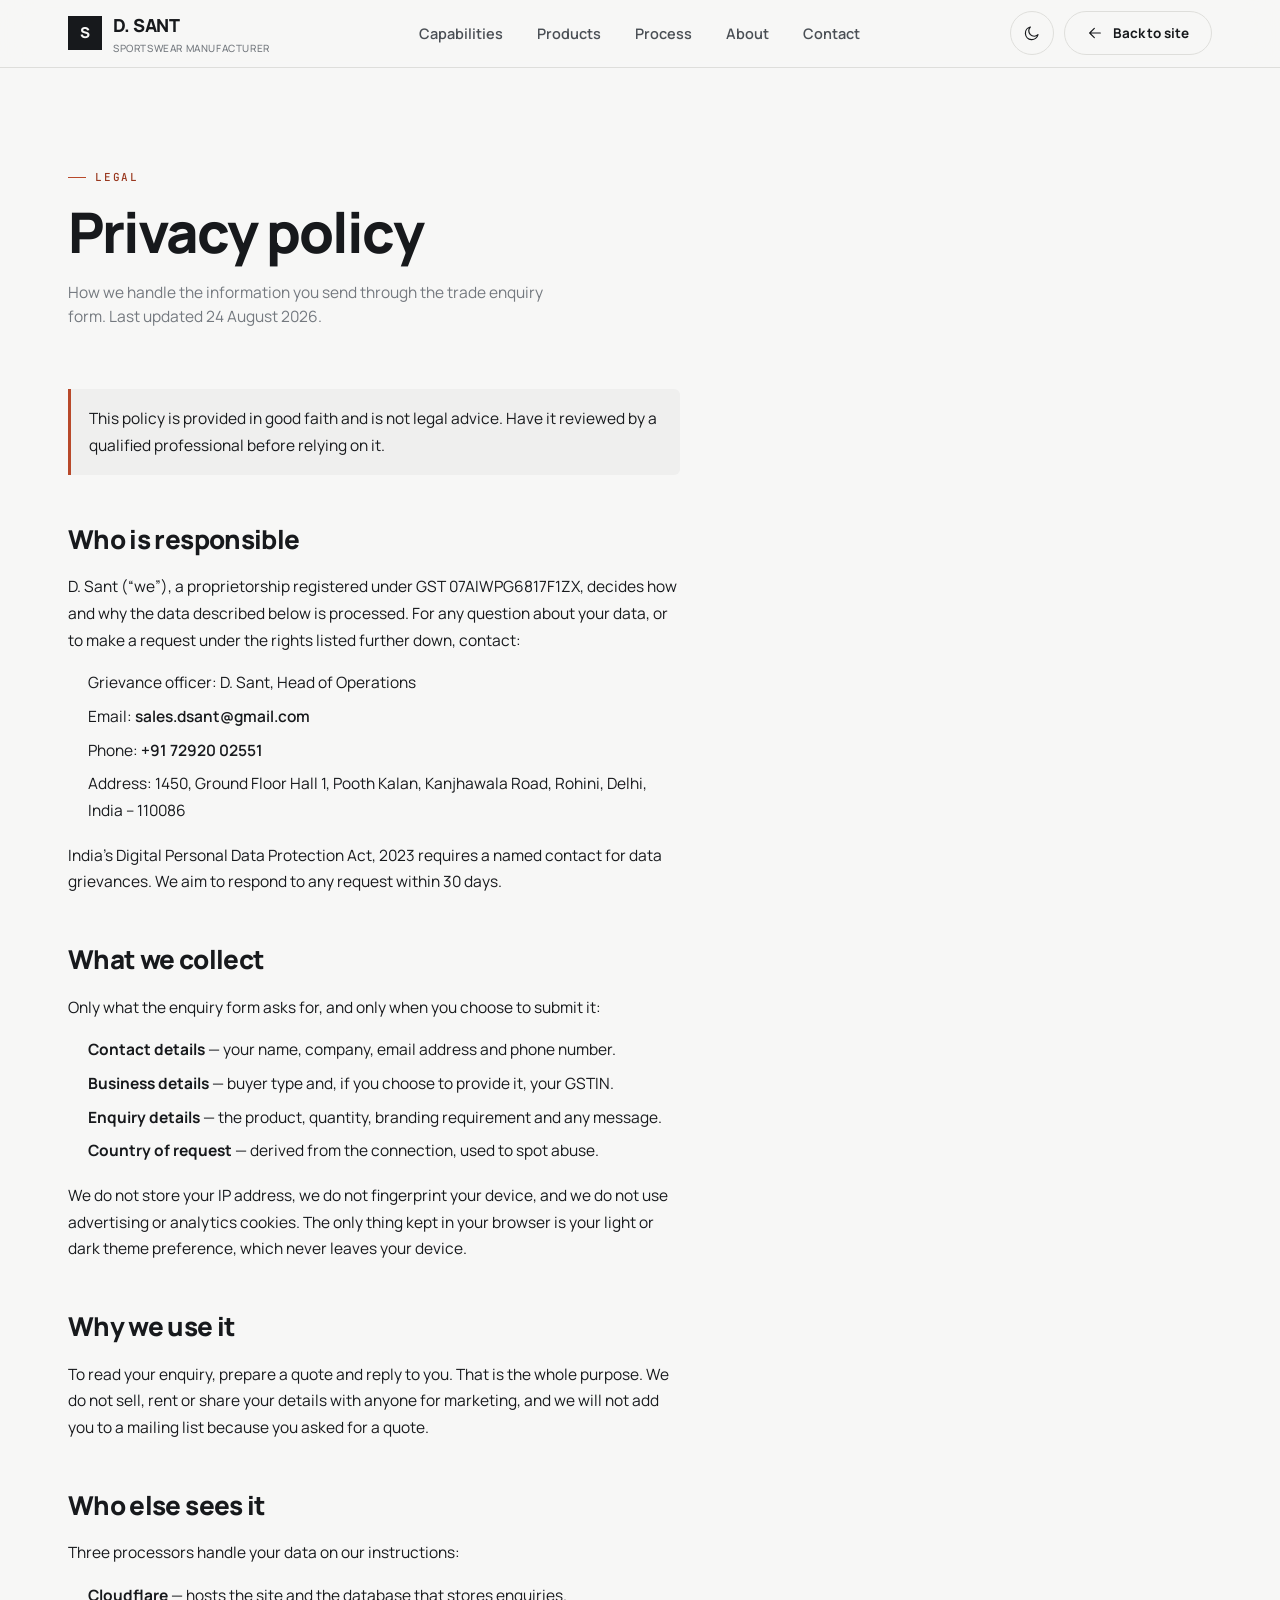
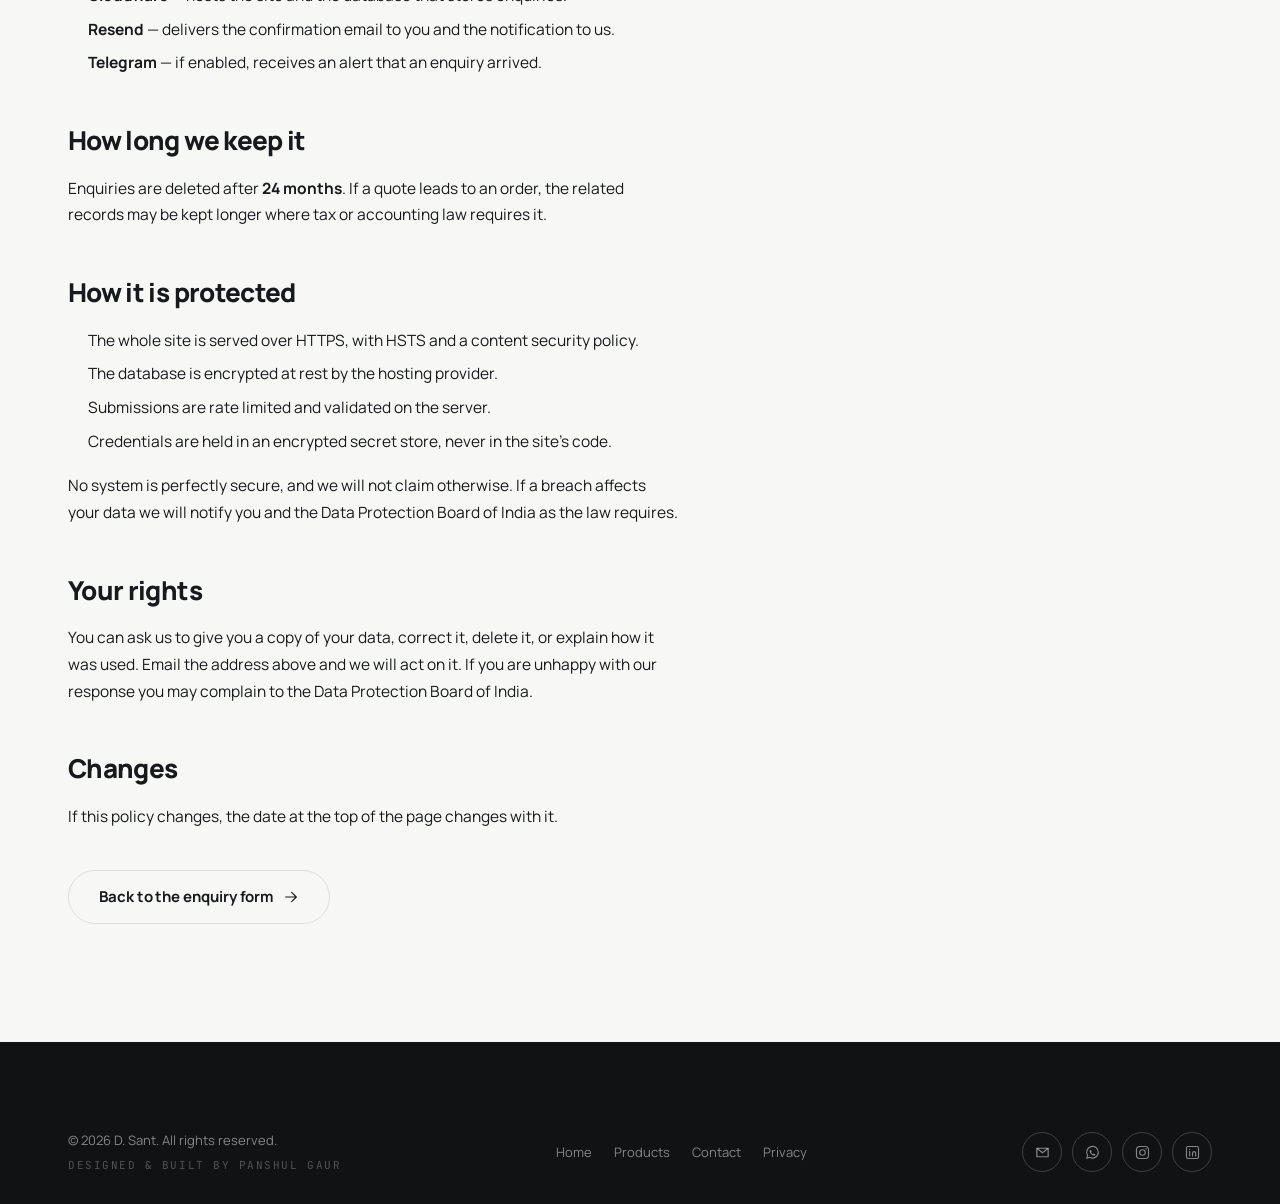
==== commit 506175df: "Restore D. SANT branding and the real business details Reverts the FORMCUT rebrand. Brand name, word" ====
--- a/privacy.html
+++ b/privacy.html
@@ -3,27 +3,27 @@
 <head>
 <meta charset="UTF-8">
 <meta name="viewport" content="width=device-width, initial-scale=1.0">
-<title>Privacy Policy - FORMCUT</title>
-<meta name="description" content="Request a manufacturing quote from FORMCUT. Send your style, quantity, colours and branding and we reply within one business day with pricing and lead time.">
+<title>Privacy Policy - D. SANT</title>
+<meta name="description" content="How D. Sant collects, uses, stores and deletes the personal data submitted through its trade enquiry form.">
 <link rel="canonical" href="https://formcut.panshulgaur1.workers.dev/privacy">
 <meta property="og:type" content="website">
-<meta property="og:site_name" content="FORMCUT">
-<meta property="og:url" content="https://formcut.panshulgaur1.workers.dev/quote">
-<meta property="og:title" content="Privacy Policy - FORMCUT">
-<meta property="og:description" content="How FORMCUT collects, uses, stores and deletes the personal data submitted through its trade enquiry form.">
-<meta property="og:image" content="https://formcut.panshulgaur1.workers.dev/assets/og-formcut.png">
+<meta property="og:site_name" content="D. Sant">
+<meta property="og:url" content="https://formcut.panshulgaur1.workers.dev/privacy">
+<meta property="og:title" content="Privacy Policy - D. SANT">
+<meta property="og:description" content="How D. Sant collects, uses, stores and deletes the personal data submitted through its trade enquiry form.">
+<meta property="og:image" content="https://formcut.panshulgaur1.workers.dev/assets/og-dsant.png">
 <meta property="og:image:width" content="1200">
 <meta property="og:image:height" content="630">
-<meta property="og:image:alt" content="FORMCUT - made-to-spec wholesale sportswear">
+<meta property="og:image:alt" content="D. Sant - made-to-spec wholesale sportswear">
 <meta name="twitter:card" content="summary_large_image">
-<meta name="twitter:title" content="Privacy Policy - FORMCUT">
-<meta name="twitter:description" content="How FORMCUT collects, uses, stores and deletes the personal data submitted through its trade enquiry form.">
-<meta name="twitter:image" content="https://formcut.panshulgaur1.workers.dev/assets/og-formcut.png">
+<meta name="twitter:title" content="Privacy Policy - D. SANT">
+<meta name="twitter:description" content="How D. Sant collects, uses, stores and deletes the personal data submitted through its trade enquiry form.">
+<meta name="twitter:image" content="https://formcut.panshulgaur1.workers.dev/assets/og-dsant.png">
 <meta name="theme-color" content="#17191c">
-<link rel="icon" href="data:image/svg+xml,<svg xmlns=%22http://www.w3.org/2000/svg%22 viewBox=%220 0 100 100%22><rect width=%22100%22 height=%22100%22 fill=%22%2317191c%22/><text x=%2250%22 y=%2272%22 font-family=%22Arial%22 font-weight=%22900%22 font-size=%2242%22 letter-spacing=%22-2%22 fill=%22%23b8492a%22 text-anchor=%22middle%22>FC</text></svg>">
+<link rel="icon" href="data:image/svg+xml,<svg xmlns=%22http://www.w3.org/2000/svg%22 viewBox=%220 0 100 100%22><rect width=%22100%22 height=%22100%22 fill=%22%2317191c%22/><text x=%2250%22 y=%2272%22 font-family=%22Arial%22 font-weight=%22900%22 font-size=%2266%22 fill=%22%23b8492a%22 text-anchor=%22middle%22>S</text></svg>">
 <link rel="preconnect" href="https://fonts.googleapis.com">
 <link rel="preconnect" href="https://fonts.gstatic.com" crossorigin>
-<link rel="stylesheet" href="css/styles.css?v=37">
+<link rel="stylesheet" href="css/styles.css?v=41">
 </head>
 <body class="page-quote">
 
@@ -51,8 +51,8 @@
 <header class="site-header is-scrolled" id="siteHeader">
   <div class="container">
     <a href="index.html" class="brand">
-      <span class="brand-mark">FC</span>
-      <span>FORMCUT<span class="brand-sub">Made to spec</span></span>
+      <span class="brand-mark">S</span>
+      <span>D. Sant<span class="brand-sub">Sportswear Manufacturer</span></span>
     </a>
 
     <nav class="nav-links" aria-label="Primary">
@@ -93,8 +93,8 @@
     <a href="index.html#contact" style="--i:4">Contact</a>
   </nav>
   <div class="mobile-nav-foot">
-    <a href="mailto:hello@formcut.studio">hello@formcut.studio</a>
-    <a href="index.html#contact">Udyog Vihar, Gurugram</a>
+    <a href="mailto:sales.dsant@gmail.com">sales.dsant@gmail.com</a>
+    <a href="index.html#contact">Pooth Kalan, Rohini, Delhi</a>
   </div>
 </div>
 
@@ -108,17 +108,18 @@
     </div>
 
     <div class="legal-body">
-      <p class="legal-note"><strong>This is a portfolio project.</strong> FORMCUT is a fictional brand and is not a
-      registered business. The address, GST number and company details shown across this site are placeholders. This
-      policy is written as a realistic working example and is not legal advice.</p>
+      <p class="legal-note">This policy is provided in good faith and is not legal advice. Have it reviewed by a
+      qualified professional before relying on it.</p>
 
       <h2>Who is responsible</h2>
-      <p>FORMCUT (&ldquo;we&rdquo;) decides how and why the data described below is processed. For any question about
-      your data, or to make a request under the rights listed further down, contact:</p>
-      <ul>
-        <li>Grievance officer: Panshul Gaur</li>
-        <li>Email: <a href="mailto:hello@formcut.studio" class="link-underline">hello@formcut.studio</a></li>
-        <li>Address: Unit 12, Second Floor, Udyog Vihar Phase IV, Gurugram, Haryana, India &ndash; 122015</li>
+      <p>D. Sant (&ldquo;we&rdquo;), a proprietorship registered under GST 07AIWPG6817F1ZX, decides how and why the
+      data described below is processed. For any question about your data, or to make a request under the rights
+      listed further down, contact:</p>
+      <ul>
+        <li>Grievance officer: D. Sant, Head of Operations</li>
+        <li>Email: <a href="mailto:sales.dsant@gmail.com" class="link-underline">sales.dsant@gmail.com</a></li>
+        <li>Phone: <a href="tel:+917292002551" class="link-underline">+91 72920 02551</a></li>
+        <li>Address: 1450, Ground Floor Hall 1, Pooth Kalan, Kanjhawala Road, Rohini, Delhi, India &ndash; 110086</li>
       </ul>
       <p>India&rsquo;s Digital Personal Data Protection Act, 2023 requires a named contact for data grievances. We aim
       to respond to any request within 30 days.</p>
@@ -184,7 +185,7 @@
 <footer class="site-footer">
   <div class="container">
     <div class="footer-bottom" style="margin-top:0;padding-top:0;border-top:none">
-      <span>© <span id="year">2026</span> FORMCUT. All rights reserved.<span class="footer-credit">Designed &amp; built by Panshul Gaur</span></span>
+      <span>© <span id="year">2026</span> D. Sant. All rights reserved.<span class="footer-credit">Designed &amp; built by Panshul Gaur</span></span>
       <div class="footer-legal">
         <a href="index.html">Home</a>
         <a href="index.html#products">Products</a>
@@ -192,15 +193,15 @@
         <a href="privacy.html">Privacy</a>
       </div>
       <div class="footer-socials" style="margin-top:0">
-        <a href="mailto:hello@formcut.studio" aria-label="Email FORMCUT"><svg><use href="#icon-mail"/></svg></a>
-        <a href="index.html#contact" aria-label="FORMCUT on WhatsApp"><svg><use href="#icon-whatsapp"/></svg></a>
-        <a href="index.html#contact" aria-label="FORMCUT on Instagram"><svg><use href="#icon-instagram"/></svg></a>
-        <a href="index.html#contact" aria-label="FORMCUT on LinkedIn"><svg><use href="#icon-linkedin"/></svg></a>
+        <a href="mailto:sales.dsant@gmail.com" aria-label="Email D. Sant"><svg><use href="#icon-mail"/></svg></a>
+        <a href="https://wa.me/917292002551?text=Hi%20D. Sant%2C%20I%27d%20like%20a%20wholesale%20quote." target="_blank" rel="noopener noreferrer" aria-label="D. Sant on WhatsApp"><svg><use href="#icon-whatsapp"/></svg></a>
+        <a href="index.html#contact" aria-label="D. Sant on Instagram"><svg><use href="#icon-instagram"/></svg></a>
+        <a href="index.html#contact" aria-label="D. Sant on LinkedIn"><svg><use href="#icon-linkedin"/></svg></a>
       </div>
     </div>
   </div>
 </footer>
 
-<script src="js/script.js?v=27"></script>
+<script src="js/script.js?v=28"></script>
 </body>
 </html>
--- a/css/styles.css
+++ b/css/styles.css
@@ -1,5 +1,5 @@
 /* ==========================================================================
-   FORMCUT - Design System
+   D. SANT - Design System
    ---------------------------------------------------------------------------
    Reading: premium B2B sportswear-manufacturer site for wholesale buyers,
    distributors and private-label brands. Restrained technical language:
@@ -855,8 +855,23 @@
   position: absolute;
   inset: 0;
   display: none;
-  touch-action: none;
-}
+  /* pan-y, NOT none. `none` suppresses every default touch behaviour on the
+     element, and this one covers the whole hero - so a touch starting
+     anywhere on the first screen could not scroll the page. On a phone that
+     made the site impossible to get past. */
+  touch-action: pan-y;
+}
+
+/* The sheet is driven by hover, which does not exist on a touch device, so
+   the interaction has nothing to offer there and only competes with the
+   scroll. Let touches pass straight through to the page instead. */
+@media (hover: none), (pointer: coarse) {
+  .hero-mesh {
+    pointer-events: none;
+    touch-action: auto;
+  }
+}
+
 .hero-mesh.is-live { display: block; }
 .hero-mesh canvas {
   display: block;
@@ -1938,7 +1953,7 @@
 }
 
 /* Build credit. Sits under the copyright line as a separate row so the
-   fiction (FORMCUT) and the author (a real person) never read as one string. */
+   fiction (D. Sant) and the author (a real person) never read as one string. */
 .footer-credit {
   display: block;
   margin-top: 6px;
@@ -2265,7 +2280,10 @@
   .stat:nth-child(2n) { border-right: none; }
   .stat:nth-child(3) { padding-left: 0; }
   .footer-top { grid-template-columns: 1fr 1fr; }
-  .process { height: 460vh; }
+  /* Shortened for touch. 460vh assumed a wheel making many small
+     increments; a flick crosses that in one gesture, so most of it was
+     distance with nothing new to see. */
+  .process { height: 300vh; }
   .process-grid { grid-template-columns: 1fr; gap: clamp(16px, 3vh, 28px); }
   .process-visual { aspect-ratio: 16 / 10; max-height: 26vh; }
   .process-step { padding-block: clamp(8px, 1.4vh, 14px); }
@@ -2282,7 +2300,7 @@
   #headerCta { display: none; }
 
   /* copy stays ON the photo, centred, over a cover-cropped frame */
-  .hero { height: 340vh; }
+  .hero { height: 240vh; } /* shortened for touch - see .process above */
   .hero-copy {
     margin-inline: auto;
     max-width: none;
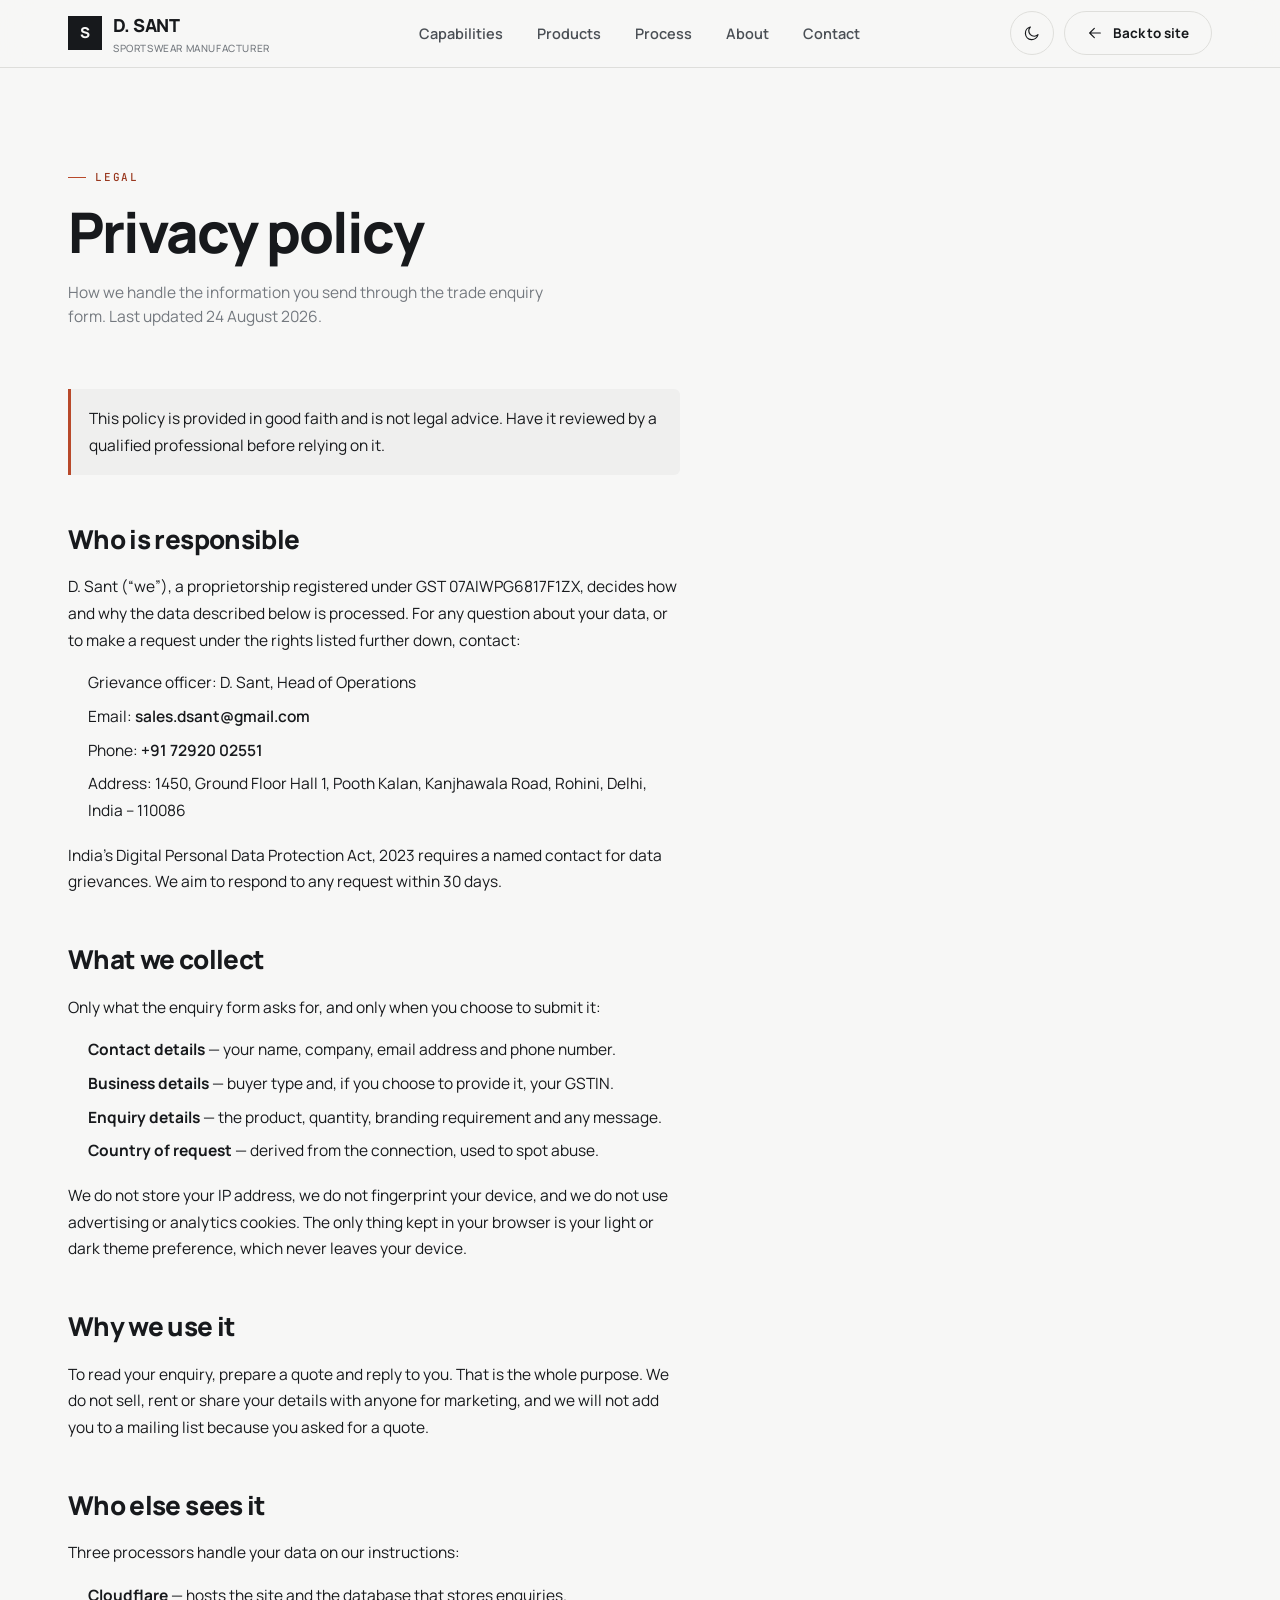
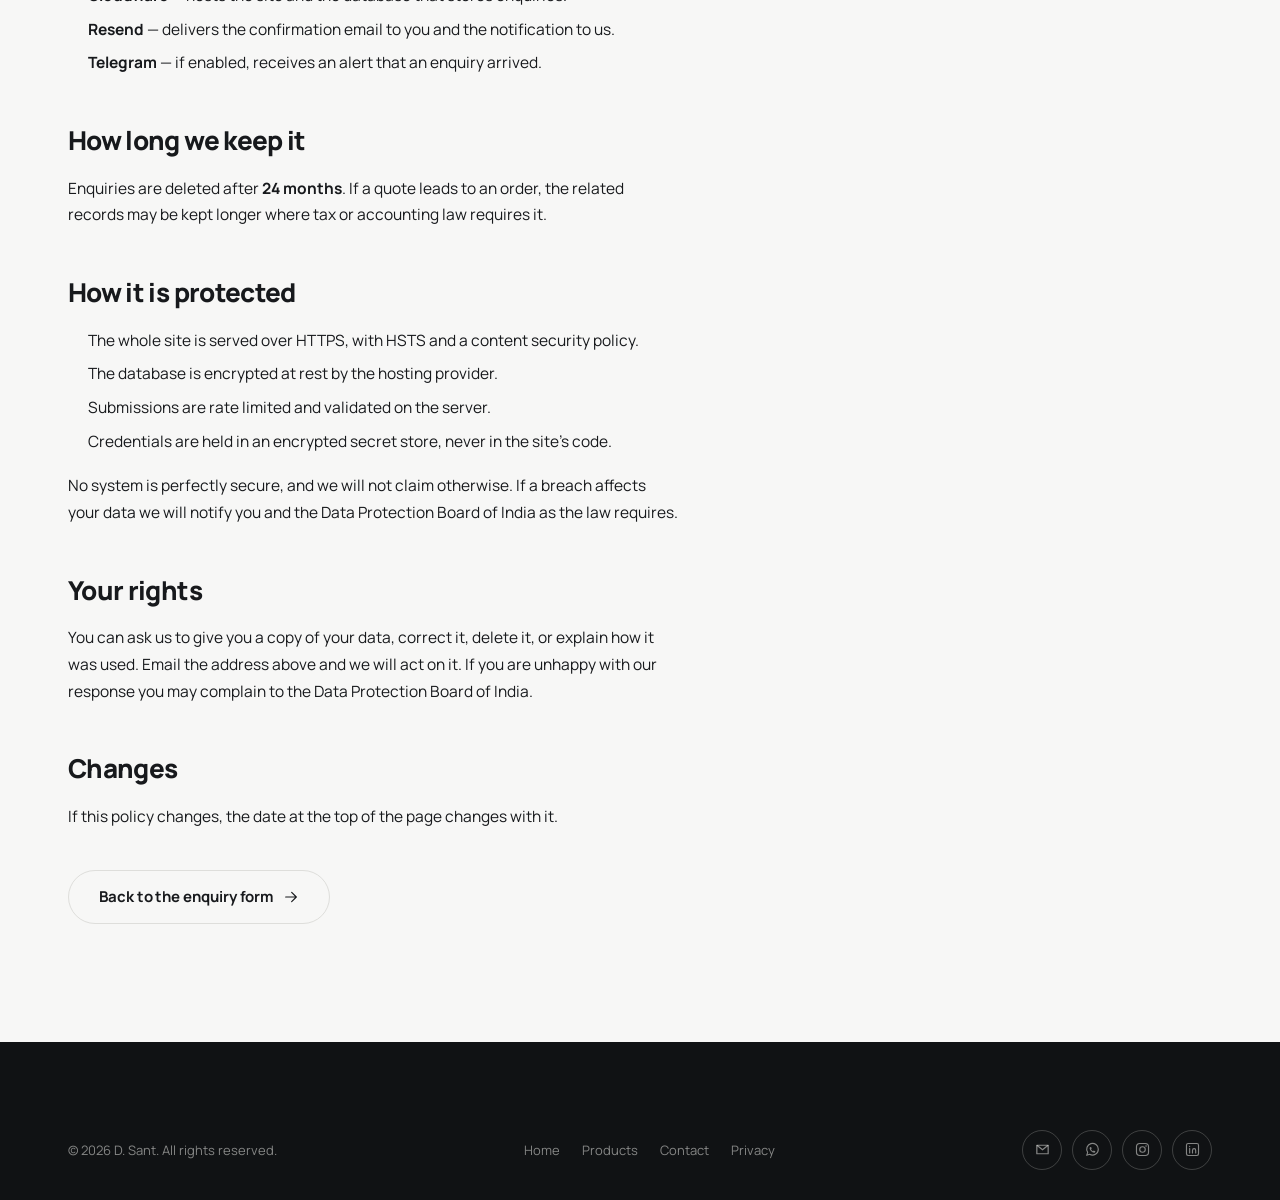
==== commit 003748ba: "Remove personal branding; the site reads as the business, not a project Drops the "Designed & built " ====
--- a/privacy.html
+++ b/privacy.html
@@ -23,7 +23,7 @@
 <link rel="icon" href="data:image/svg+xml,<svg xmlns=%22http://www.w3.org/2000/svg%22 viewBox=%220 0 100 100%22><rect width=%22100%22 height=%22100%22 fill=%22%2317191c%22/><text x=%2250%22 y=%2272%22 font-family=%22Arial%22 font-weight=%22900%22 font-size=%2266%22 fill=%22%23b8492a%22 text-anchor=%22middle%22>S</text></svg>">
 <link rel="preconnect" href="https://fonts.googleapis.com">
 <link rel="preconnect" href="https://fonts.gstatic.com" crossorigin>
-<link rel="stylesheet" href="css/styles.css?v=41">
+<link rel="stylesheet" href="css/styles.css?v=42">
 </head>
 <body class="page-quote">
 
@@ -185,7 +185,7 @@
 <footer class="site-footer">
   <div class="container">
     <div class="footer-bottom" style="margin-top:0;padding-top:0;border-top:none">
-      <span>© <span id="year">2026</span> D. Sant. All rights reserved.<span class="footer-credit">Designed &amp; built by Panshul Gaur</span></span>
+      <span>© <span id="year">2026</span> D. Sant. All rights reserved.</span>
       <div class="footer-legal">
         <a href="index.html">Home</a>
         <a href="index.html#products">Products</a>
@@ -194,7 +194,7 @@
       </div>
       <div class="footer-socials" style="margin-top:0">
         <a href="mailto:sales.dsant@gmail.com" aria-label="Email D. Sant"><svg><use href="#icon-mail"/></svg></a>
-        <a href="https://wa.me/917292002551?text=Hi%20D. Sant%2C%20I%27d%20like%20a%20wholesale%20quote." target="_blank" rel="noopener noreferrer" aria-label="D. Sant on WhatsApp"><svg><use href="#icon-whatsapp"/></svg></a>
+        <a href="https://wa.me/917292002551?text=Hi%20D.%20Sant%2C%20I%27d%20like%20a%20wholesale%20quote.%0A%0AProduct%3A%0AQuantity%3A%0ACompany%3A" target="_blank" rel="noopener noreferrer" aria-label="D. Sant on WhatsApp"><svg><use href="#icon-whatsapp"/></svg></a>
         <a href="index.html#contact" aria-label="D. Sant on Instagram"><svg><use href="#icon-instagram"/></svg></a>
         <a href="index.html#contact" aria-label="D. Sant on LinkedIn"><svg><use href="#icon-linkedin"/></svg></a>
       </div>
--- a/css/styles.css
+++ b/css/styles.css
@@ -1952,6 +1952,17 @@
   opacity: 0.7;
 }
 
+/* Field hint. Always visible, unlike .error-msg which only shows on failure -
+   so it must not use the error colour or it reads as a problem. */
+.form-hint {
+  display: block;
+  margin-top: 6px;
+  font-size: 12.5px;
+  line-height: 1.45;
+  color: var(--ink-3, var(--ink-2, inherit));
+  opacity: 0.7;
+}
+
 /* Build credit. Sits under the copyright line as a separate row so the
    fiction (D. Sant) and the author (a real person) never read as one string. */
 .footer-credit {
